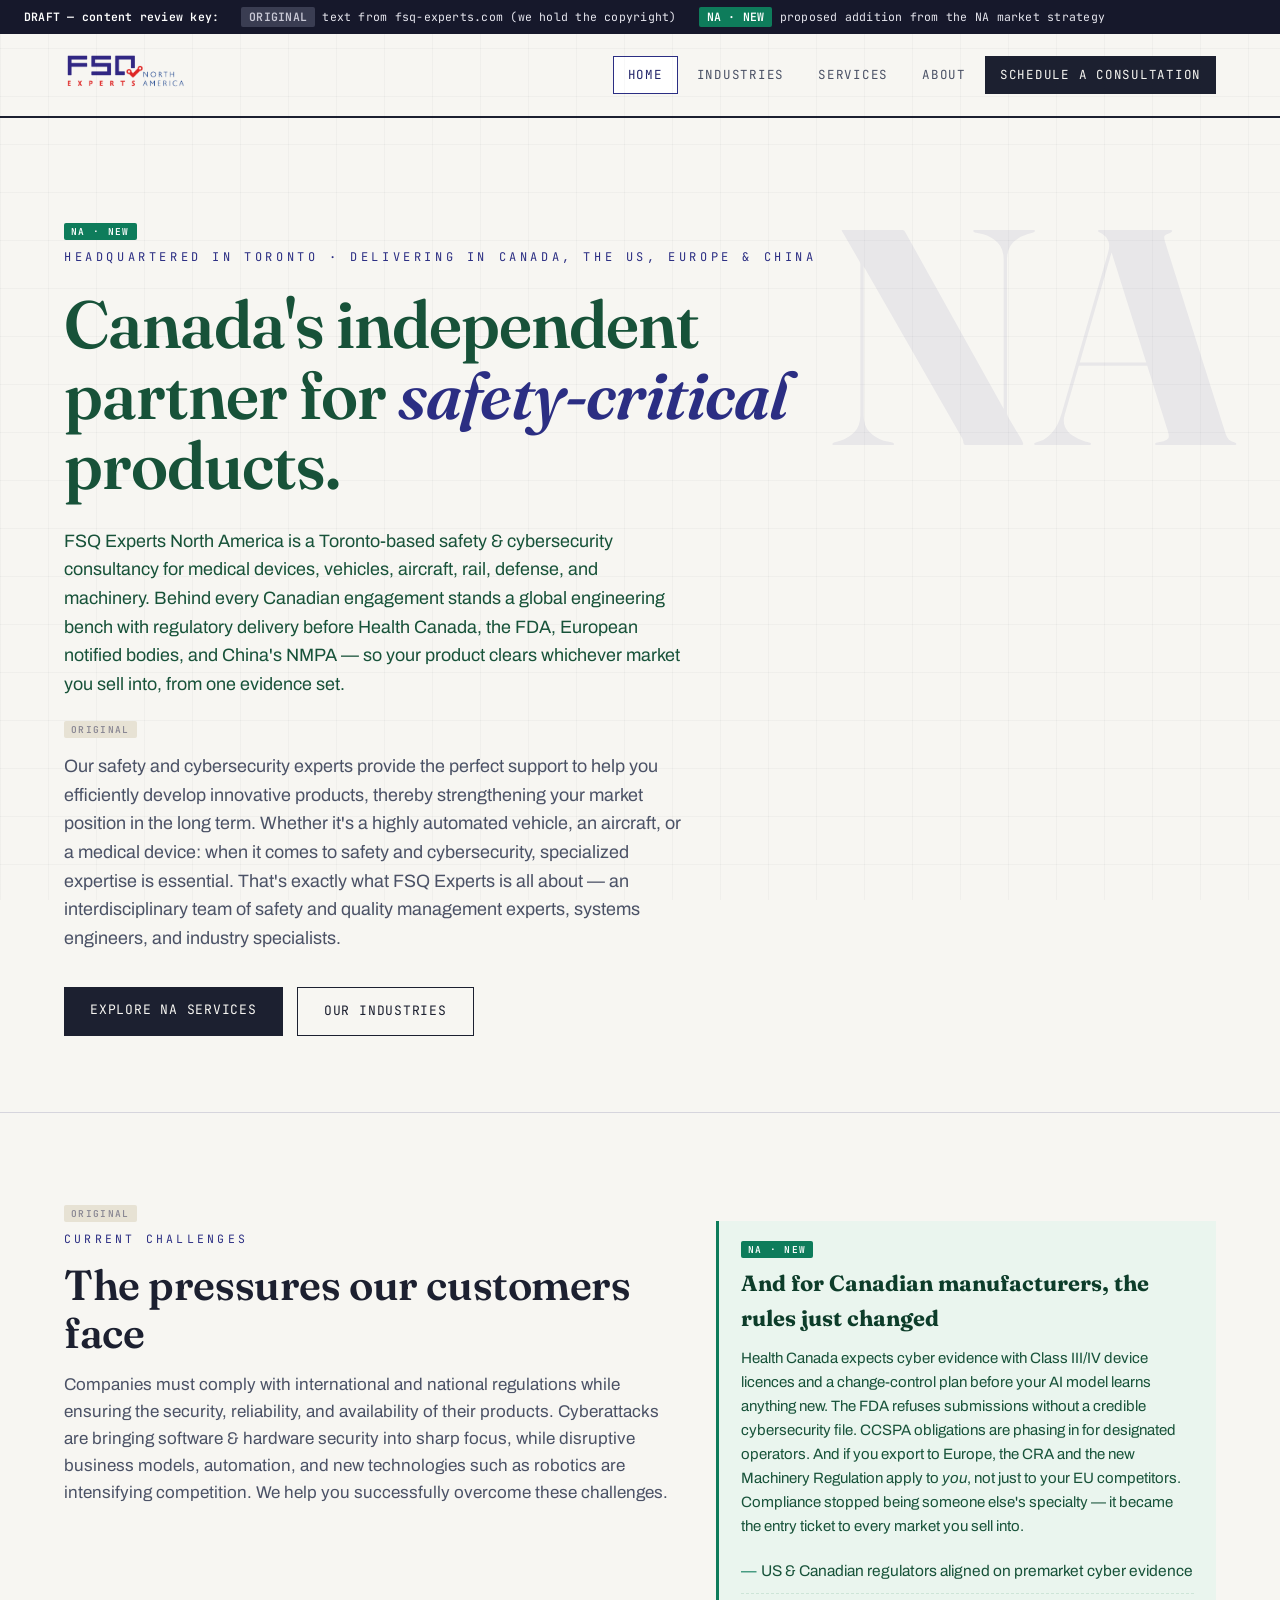
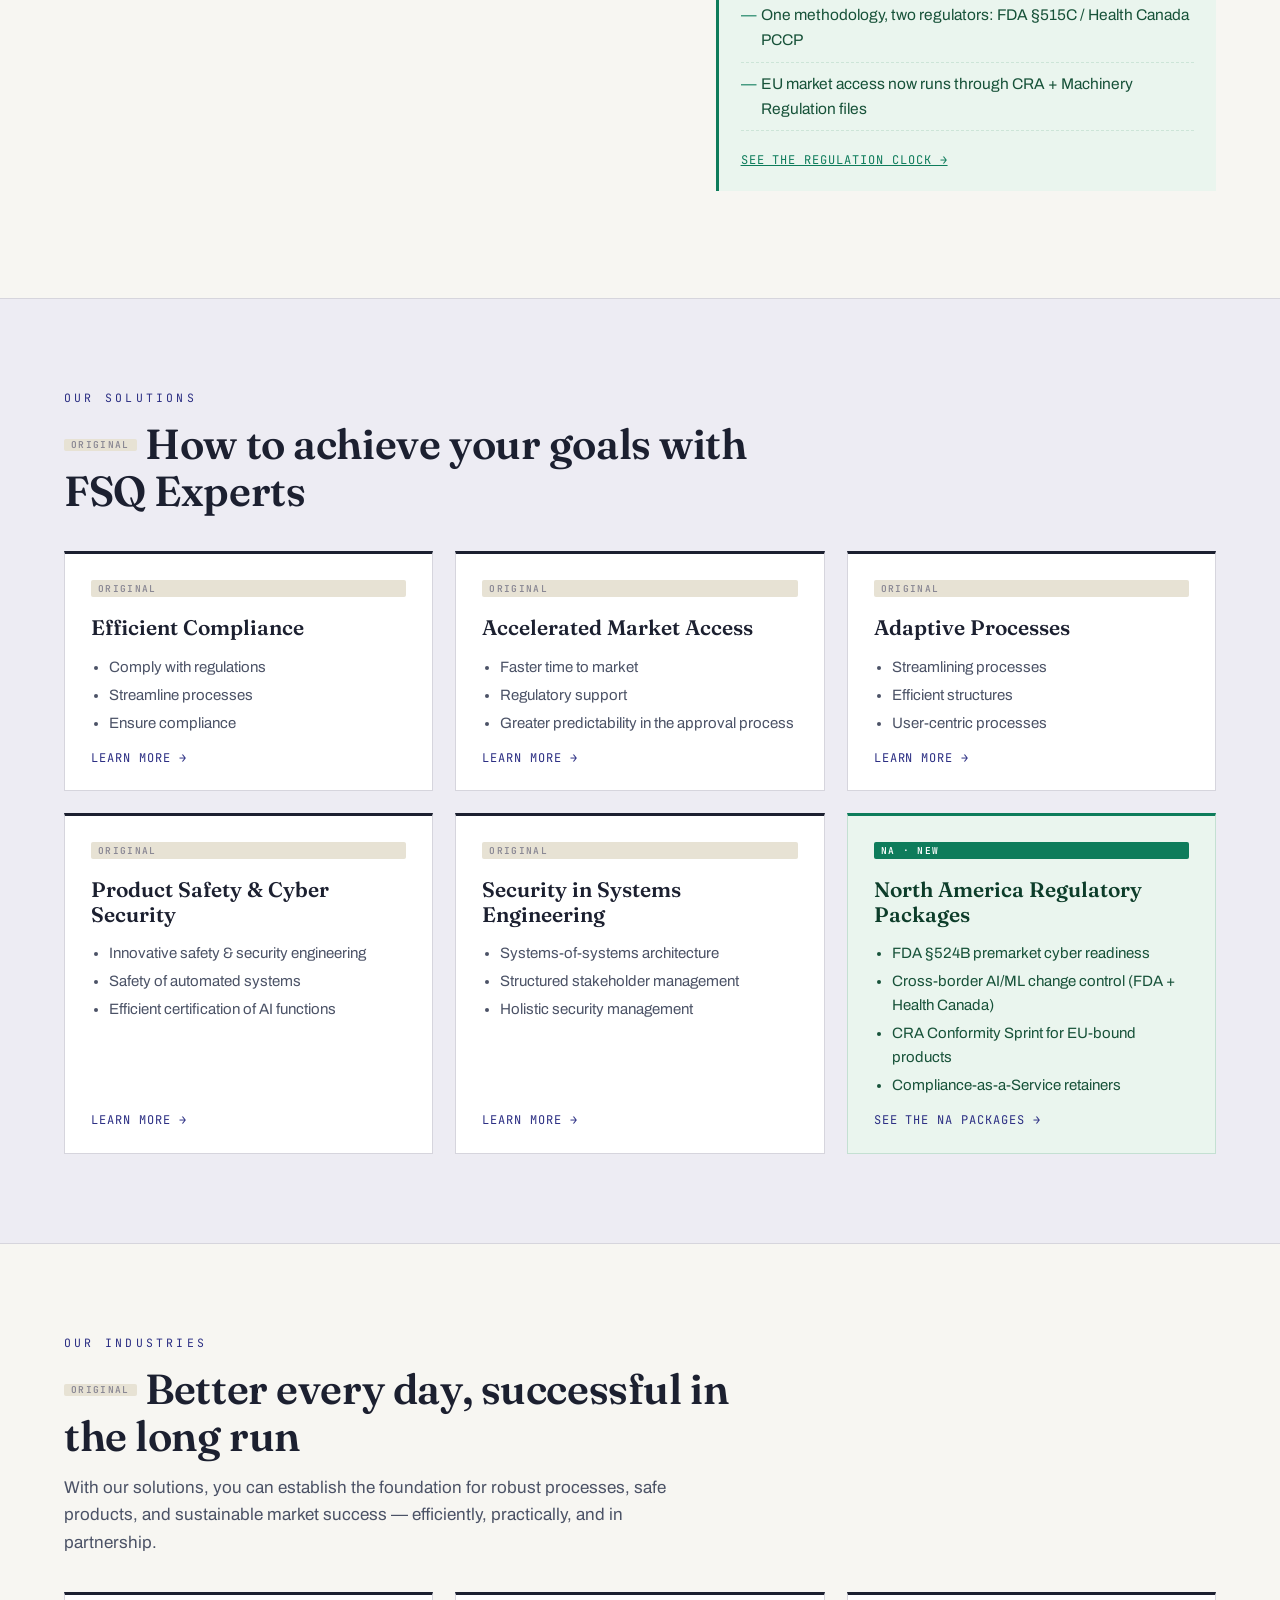
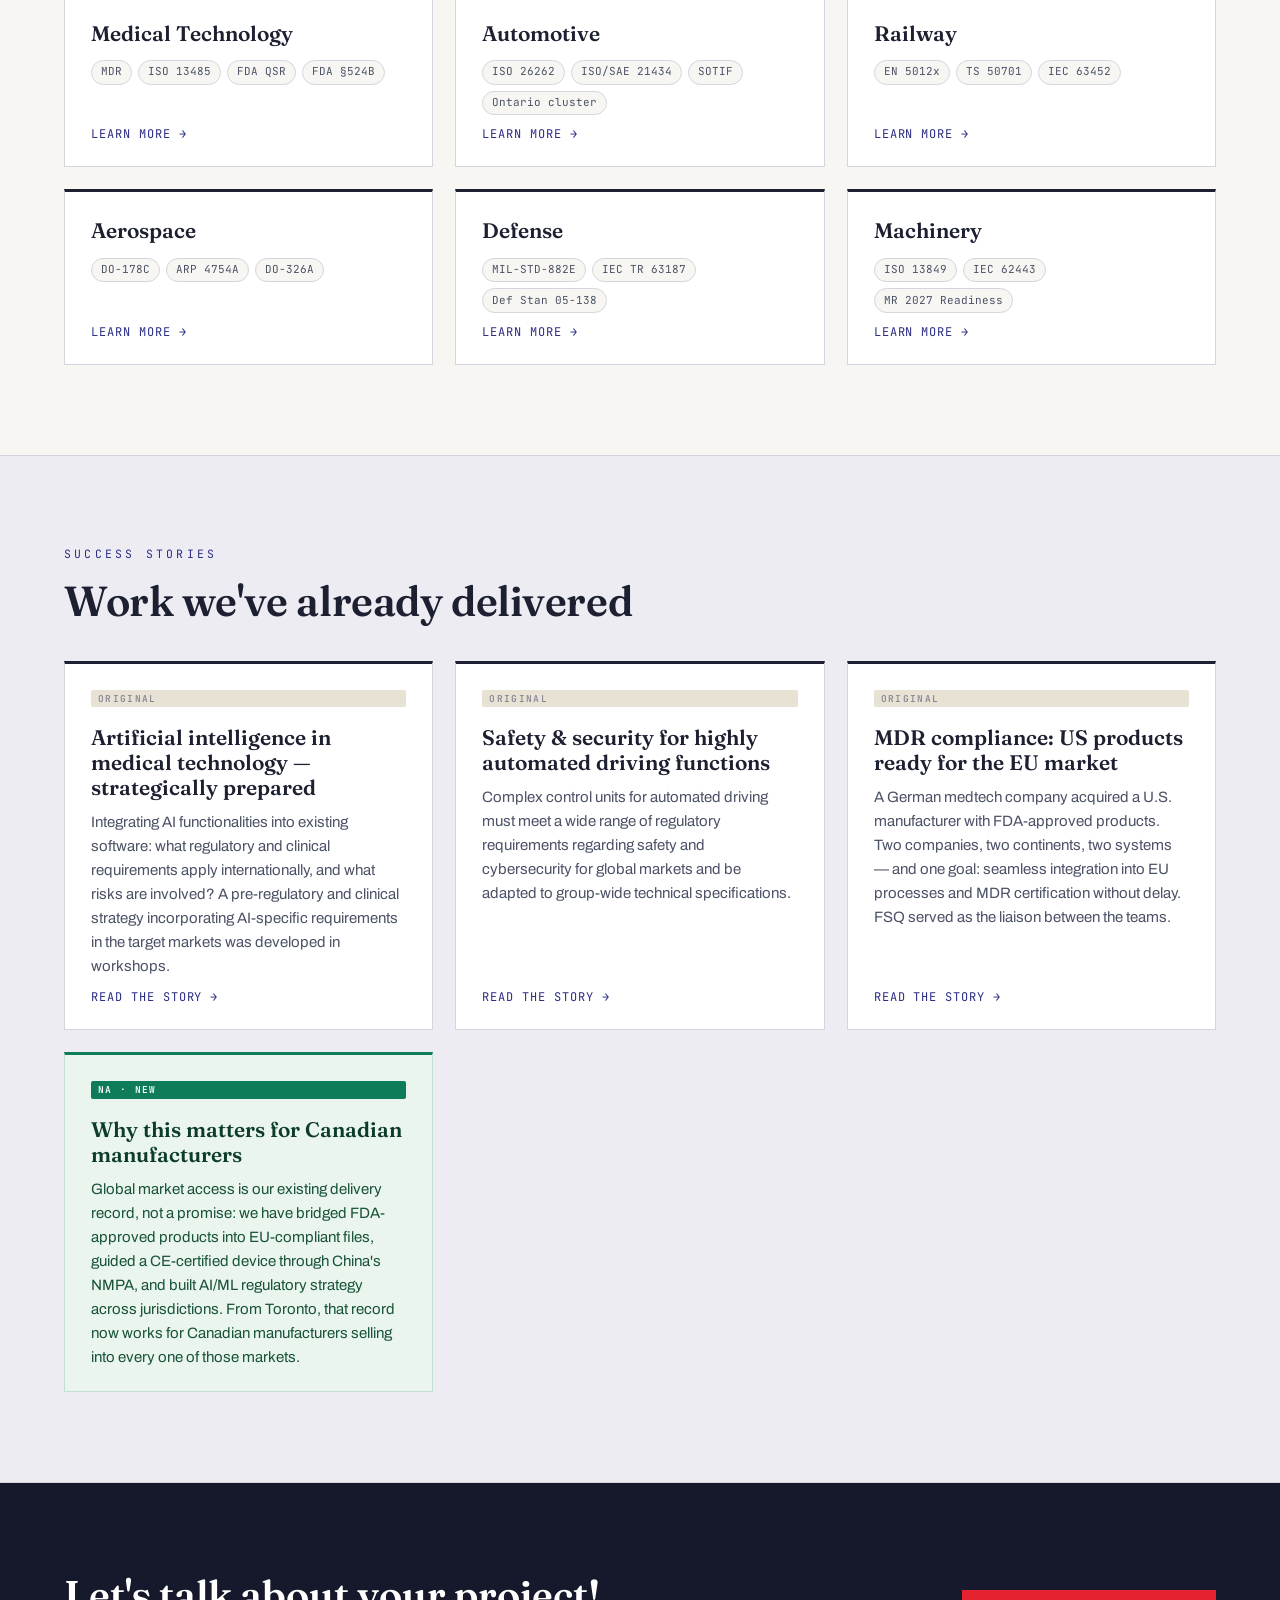
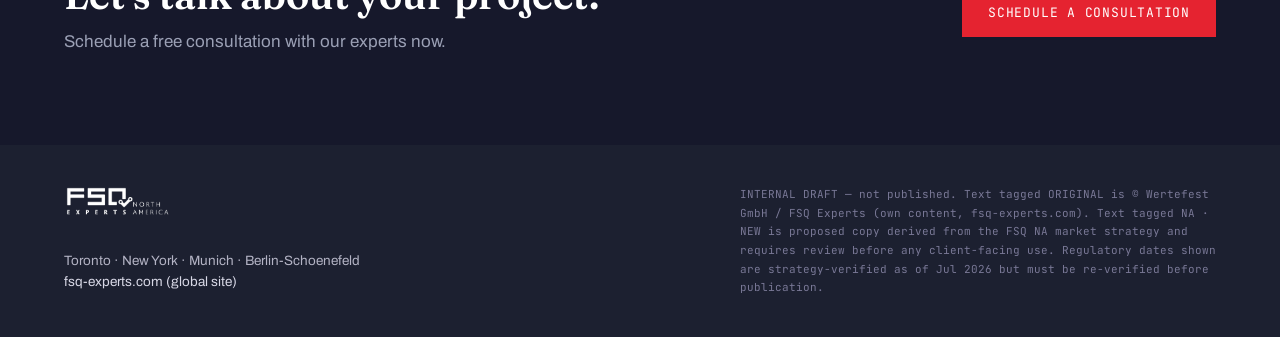
==== index.html @ 9b1a8325 "FSQ NA website draft — static pages for review Co-Authored-By: Claude Fable 5 <noreply@anthropic.com" ====
<!DOCTYPE html>
<html lang="en">
<head>
<meta charset="utf-8">
<meta name="robots" content="noindex, nofollow">
<meta name="viewport" content="width=device-width, initial-scale=1">
<title>FSQ Experts North America — Product Safety &amp; Cybersecurity Compliance</title>
<link rel="preconnect" href="https://fonts.googleapis.com">
<link href="https://fonts.googleapis.com/css2?family=Fraunces:ital,wght@0,400;0,600;0,700;1,600&family=Archivo:wght@400;500;600&family=JetBrains+Mono:wght@400;500;700&display=swap" rel="stylesheet">
<link rel="stylesheet" href="assets/style.css">
</head>
<body>

<!-- ======= review legend (draft instrument — remove before publishing) ======= -->
<div class="legend">
  <strong>DRAFT — content review key:</strong>
  <span><span class="chip-orig">ORIGINAL</span> text from fsq-experts.com (we hold the copyright)</span>
  <span><span class="chip-new">NA · NEW</span> proposed addition from the NA market strategy</span>
</div>

<header class="site">
  <div class="nav-row">
    <a class="brand" href="index.html"><img src="assets/logo-wide.png" alt="FSQ Experts North America"></a>
    <nav class="main">
      <a href="index.html" class="active">Home</a>
      <a href="industries.html">Industries</a>
      <a href="services.html">Services</a>
      <a href="about.html">About</a>
      <a href="about.html#contact" class="cta">Schedule a consultation</a>
    </nav>
  </div>
</header>

<main>

<!-- ================= HERO ================= -->
<section class="hero">
  <div class="hero-inner">
    <div class="ghost-mark">NA</div>
    <div class="new-na" style="background:none;border:none;padding:0;margin:0;">
      <span class="tag t-new">NA · NEW</span>
      <div class="kicker">Headquartered in Toronto · Delivering in Canada, the US, Europe &amp; China</div>
      <h1>Canada's independent partner for <em>safety-critical</em> products.</h1>
      <p class="lede" style="color:var(--new-ink);">
        FSQ Experts North America is a Toronto-based safety &amp; cybersecurity consultancy for medical devices,
        vehicles, aircraft, rail, defense, and machinery. Behind every Canadian engagement stands a global
        engineering bench with regulatory delivery before Health Canada, the FDA, European notified bodies, and
        China's NMPA — so your product clears whichever market you sell into, from one evidence set.
      </p>
    </div>
    <div class="orig" style="margin-top:20px;">
      <span class="tag t-orig">ORIGINAL</span>
      <p class="lede" style="margin-top:6px;">
        Our safety and cybersecurity experts provide the perfect support to help you efficiently develop innovative
        products, thereby strengthening your market position in the long term. Whether it's a highly automated vehicle,
        an aircraft, or a medical device: when it comes to safety and cybersecurity, specialized expertise is essential.
        That's exactly what FSQ Experts is all about — an interdisciplinary team of safety and quality management
        experts, systems engineers, and industry specialists.
      </p>
    </div>
    <div class="actions">
      <a class="btn primary" href="services.html">Explore NA services</a>
      <a class="btn ghost" href="industries.html">Our industries</a>
    </div>
  </div>
</section>

<!-- ================= CHALLENGES ================= -->
<section class="band">
  <div class="band-inner two-col">
    <div class="orig">
      <span class="tag t-orig">ORIGINAL</span>
      <div class="sec-kicker">Current challenges</div>
      <h2 class="sec-title">The pressures our customers face</h2>
      <p class="sec-lede">
        Companies must comply with international and national regulations while ensuring the security, reliability,
        and availability of their products. Cyberattacks are bringing software &amp; hardware security into sharp
        focus, while disruptive business models, automation, and new technologies such as robotics are intensifying
        competition. We help you successfully overcome these challenges.
      </p>
    </div>
    <div class="new-na">
      <span class="tag t-new">NA · NEW</span>
      <h3 style="font-family:var(--serif);font-size:22px;margin-bottom:10px;">And for Canadian manufacturers, the rules just changed</h3>
      <p style="font-size:15px;">
        Health Canada expects cyber evidence with Class III/IV device licences and a change-control plan before
        your AI model learns anything new. The FDA refuses submissions without a credible cybersecurity file.
        CCSPA obligations are phasing in for designated operators. And if you export to Europe, the CRA and the
        new Machinery Regulation apply to <em>you</em>, not just to your EU competitors. Compliance stopped being
        someone else's specialty — it became the entry ticket to every market you sell into.
      </p>
      <ul class="fact-list" style="margin-top:12px;">
        <li>US &amp; Canadian regulators aligned on premarket cyber evidence</li>
        <li>One methodology, two regulators: FDA §515C / Health Canada PCCP</li>
        <li>EU market access now runs through CRA + Machinery Regulation files</li>
      </ul>
      <p style="margin-top:14px;"><a class="more" href="services.html#reg-clock" style="font-family:var(--mono);font-size:12px;letter-spacing:0.08em;text-transform:uppercase;color:var(--new-tag);">See the regulation clock →</a></p>
    </div>
  </div>
</section>

<!-- ================= SOLUTIONS ================= -->
<section class="band deep">
  <div class="band-inner">
    <div class="sec-kicker">Our solutions</div>
    <h2 class="sec-title orig"><span class="tag t-orig">ORIGINAL</span> How to achieve your goals with FSQ Experts</h2>
    <div class="grid cols-3">
      <div class="card orig">
        <span class="tag t-orig">ORIGINAL</span>
        <h3>Efficient Compliance</h3>
        <ul><li>Comply with regulations</li><li>Streamline processes</li><li>Ensure compliance</li></ul>
        <a class="more" href="services.html#efficient-compliance">Learn more →</a>
      </div>
      <div class="card orig">
        <span class="tag t-orig">ORIGINAL</span>
        <h3>Accelerated Market Access</h3>
        <ul><li>Faster time to market</li><li>Regulatory support</li><li>Greater predictability in the approval process</li></ul>
        <a class="more" href="services.html#market-access">Learn more →</a>
      </div>
      <div class="card orig">
        <span class="tag t-orig">ORIGINAL</span>
        <h3>Adaptive Processes</h3>
        <ul><li>Streamlining processes</li><li>Efficient structures</li><li>User-centric processes</li></ul>
        <a class="more" href="services.html#adaptive-processes">Learn more →</a>
      </div>
      <div class="card orig">
        <span class="tag t-orig">ORIGINAL</span>
        <h3>Product Safety &amp; Cyber Security</h3>
        <ul><li>Innovative safety &amp; security engineering</li><li>Safety of automated systems</li><li>Efficient certification of AI functions</li></ul>
        <a class="more" href="services.html#product-safety">Learn more →</a>
      </div>
      <div class="card orig">
        <span class="tag t-orig">ORIGINAL</span>
        <h3>Security in Systems Engineering</h3>
        <ul><li>Systems-of-systems architecture</li><li>Structured stakeholder management</li><li>Holistic security management</li></ul>
        <a class="more" href="services.html#systems-engineering">Learn more →</a>
      </div>
      <div class="card na-card">
        <span class="tag t-new">NA · NEW</span>
        <h3>North America Regulatory Packages</h3>
        <ul>
          <li>FDA §524B premarket cyber readiness</li>
          <li>Cross-border AI/ML change control (FDA + Health Canada)</li>
          <li>CRA Conformity Sprint for EU-bound products</li>
          <li>Compliance-as-a-Service retainers</li>
        </ul>
        <a class="more" href="services.html#na-packages">See the NA packages →</a>
      </div>
    </div>
  </div>
</section>

<!-- ================= INDUSTRIES TEASER ================= -->
<section class="band">
  <div class="band-inner">
    <div class="sec-kicker">Our industries</div>
    <h2 class="sec-title orig"><span class="tag t-orig">ORIGINAL</span> Better every day, successful in the long run</h2>
    <p class="sec-lede orig">
      With our solutions, you can establish the foundation for robust processes, safe products, and sustainable
      market success — efficiently, practically, and in partnership.
    </p>
    <div class="grid cols-3">
      <div class="card orig">
        <h3>Medical Technology</h3>
        <div class="chips"><span class="chip">MDR</span><span class="chip">ISO 13485</span><span class="chip">FDA QSR</span><span class="chip new-inline">FDA §524B</span></div>
        <a class="more" href="industries.html#medical">Learn more →</a>
      </div>
      <div class="card orig">
        <h3>Automotive</h3>
        <div class="chips"><span class="chip">ISO 26262</span><span class="chip">ISO/SAE 21434</span><span class="chip">SOTIF</span><span class="chip new-inline">Ontario cluster</span></div>
        <a class="more" href="industries.html#automotive">Learn more →</a>
      </div>
      <div class="card orig">
        <h3>Railway</h3>
        <div class="chips"><span class="chip">EN 5012x</span><span class="chip">TS 50701</span><span class="chip new-inline">IEC 63452</span></div>
        <a class="more" href="industries.html#railway">Learn more →</a>
      </div>
      <div class="card orig">
        <h3>Aerospace</h3>
        <div class="chips"><span class="chip">DO-178C</span><span class="chip">ARP 4754A</span><span class="chip new-inline">DO-326A</span></div>
        <a class="more" href="industries.html#aerospace">Learn more →</a>
      </div>
      <div class="card orig">
        <h3>Defense</h3>
        <div class="chips"><span class="chip">MIL-STD-882E</span><span class="chip">IEC TR 63187</span><span class="chip new-inline">Def Stan 05-138</span></div>
        <a class="more" href="industries.html#defense">Learn more →</a>
      </div>
      <div class="card orig">
        <h3>Machinery</h3>
        <div class="chips"><span class="chip">ISO 13849</span><span class="chip">IEC 62443</span><span class="chip new-inline">MR 2027 Readiness</span></div>
        <a class="more" href="industries.html#machinery">Learn more →</a>
      </div>
    </div>
  </div>
</section>

<!-- ================= SUCCESS STORIES ================= -->
<section class="band deep">
  <div class="band-inner">
    <div class="sec-kicker">Success stories</div>
    <h2 class="sec-title">Work we've already delivered</h2>
    <div class="grid cols-2">
      <div class="card orig">
        <span class="tag t-orig">ORIGINAL</span>
        <h3>Artificial intelligence in medical technology — strategically prepared</h3>
        <p>Integrating AI functionalities into existing software: what regulatory and clinical requirements apply
        internationally, and what risks are involved? A pre-regulatory and clinical strategy incorporating
        AI-specific requirements in the target markets was developed in workshops.</p>
        <a class="more" href="industries.html#medical">Read the story →</a>
      </div>
      <div class="card orig">
        <span class="tag t-orig">ORIGINAL</span>
        <h3>Safety &amp; security for highly automated driving functions</h3>
        <p>Complex control units for automated driving must meet a wide range of regulatory requirements regarding
        safety and cybersecurity for global markets and be adapted to group-wide technical specifications.</p>
        <a class="more" href="industries.html#automotive">Read the story →</a>
      </div>
      <div class="card orig">
        <span class="tag t-orig">ORIGINAL</span>
        <h3>MDR compliance: US products ready for the EU market</h3>
        <p>A German medtech company acquired a U.S. manufacturer with FDA-approved products. Two companies, two
        continents, two systems — and one goal: seamless integration into EU processes and MDR certification
        without delay. FSQ served as the liaison between the teams.</p>
        <a class="more" href="industries.html#medical">Read the story →</a>
      </div>
      <div class="card na-card">
        <span class="tag t-new">NA · NEW</span>
        <h3>Why this matters for Canadian manufacturers</h3>
        <p>Global market access is our existing delivery record, not a promise: we have bridged FDA-approved
        products into EU-compliant files, guided a CE-certified device through China's NMPA, and built AI/ML
        regulatory strategy across jurisdictions. From Toronto, that record now works for Canadian
        manufacturers selling into every one of those markets.</p>
      </div>
    </div>
  </div>
</section>

<!-- ================= CTA ================= -->
<section class="cta-band">
  <div class="band-inner">
    <div>
      <h2 class="orig">Let's talk about your project!</h2>
      <p class="orig">Schedule a free consultation with our experts now.</p>
    </div>
    <a class="btn primary" href="about.html#contact">Schedule a consultation</a>
  </div>
</section>

</main>

<footer class="site">
  <div class="band-inner">
    <div>
      <img class="foot-logo" src="assets/logo-wide-white.png" alt="FSQ Experts North America">
      <p style="margin-top:8px;">Toronto · New York · Munich · Berlin-Schoenefeld</p>
      <p><a href="https://www.fsq-experts.com/en/home-en/">fsq-experts.com (global site)</a></p>
    </div>
    <div class="foot-note">
      INTERNAL DRAFT — not published. Text tagged ORIGINAL is © Wertefest GmbH / FSQ Experts (own content,
      fsq-experts.com). Text tagged NA · NEW is proposed copy derived from the FSQ NA market strategy and
      requires review before any client-facing use. Regulatory dates shown are strategy-verified as of Jul 2026
      but must be re-verified before publication.
    </div>
  </div>
</footer>

</body>
</html>
---- assets/style.css ----
/* ============================================================
   FSQ Experts North America — working draft stylesheet
   Design: editorial-technical. Fraunces (display) / Archivo (body)
   / JetBrains Mono (standards chips & tags).
   COLOR CONVENTION (load-bearing for review):
     - ORIGINAL text (verbatim or lightly adapted from fsq-experts.com,
       copyright holder: Wertefest GmbH / FSQ) → ink, grey "ORIGINAL" tag
     - NA · NEW text (proposed additions from the NA market strategy)
       → green "insertion" block (tracked-changes convention), "NA · NEW" tag
   Brand palette sampled from the FSQ NA logo: navy #2b2e83, red #e52330.
   ============================================================ */

:root {
  --paper: #f7f6f2;
  --paper-deep: #edecf3;
  --ink: #1c2030;
  --ink-soft: #4b5266;
  --line: #d6d5dd;
  --accent: #2b2e83;          /* FSQ brand navy — UI accent */
  --accent-ink: #22246a;
  --brand-red: #e52330;       /* FSQ brand red — sparing use (CTAs, rules) */
  --new-bg: #eaf5ee;          /* NA-new block background (insertion green) */
  --new-border: #0e7c5b;      /* NA-new left rule */
  --new-ink: #175239;         /* NA-new text tone */
  --new-tag: #0e7c5b;
  --orig-tag: #8a8894;
  --dark: #16182b;
  --dark-ink: #e6e6ee;
  --mono: "JetBrains Mono", ui-monospace, "Cascadia Mono", Consolas, monospace;
  --serif: "Fraunces", Georgia, "Times New Roman", serif;
  --sans: "Archivo", "Segoe UI", Arial, sans-serif;
}

* { box-sizing: border-box; margin: 0; padding: 0; }

html { scroll-behavior: smooth; }

body {
  font-family: var(--sans);
  background: var(--paper);
  color: var(--ink);
  line-height: 1.6;
  font-size: 17px;
  -webkit-font-smoothing: antialiased;
}

/* ---------- texture: faint grid, like drafting paper ---------- */
body::before {
  content: "";
  position: fixed;
  inset: 0;
  pointer-events: none;
  background-image:
    linear-gradient(to right, rgba(28, 32, 48, 0.03) 1px, transparent 1px),
    linear-gradient(to bottom, rgba(28, 32, 48, 0.03) 1px, transparent 1px);
  background-size: 48px 48px;
  z-index: 0;
}

main { position: relative; z-index: 1; }

/* ============ legend banner (persistent, review instrument) ============ */
.legend {
  position: sticky;
  top: 0;
  z-index: 50;
  background: var(--dark);
  color: var(--dark-ink);
  font-family: var(--mono);
  font-size: 11.5px;
  letter-spacing: 0.02em;
  padding: 7px 24px;
  display: flex;
  gap: 22px;
  align-items: center;
  flex-wrap: wrap;
}
.legend strong { color: #fff; font-weight: 600; }
.legend .chip-orig,
.legend .chip-new {
  display: inline-block;
  padding: 1px 8px;
  border-radius: 2px;
  font-weight: 600;
}
.legend .chip-orig { background: #3a3d52; color: #c9c9d6; }
.legend .chip-new  { background: var(--new-border); color: #fff; }

/* ================= header / nav ================= */
header.site {
  background: var(--paper);
  border-bottom: 2px solid var(--ink);
  padding: 0 clamp(20px, 5vw, 64px);
}
.nav-row {
  display: flex;
  align-items: center;
  justify-content: space-between;
  gap: 24px;
  max-width: 1240px;
  margin: 0 auto;
  padding: 18px 0;
}
.brand {
  font-family: var(--serif);
  font-weight: 700;
  font-size: 22px;
  text-decoration: none;
  color: var(--ink);
  line-height: 1.1;
}
.brand .na {
  display: block;
  font-family: var(--mono);
  font-weight: 500;
  font-size: 10.5px;
  letter-spacing: 0.28em;
  color: var(--accent);
  text-transform: uppercase;
  margin-top: 3px;
}
nav.main { display: flex; gap: 4px; flex-wrap: wrap; }
nav.main a {
  font-family: var(--mono);
  font-size: 12.5px;
  letter-spacing: 0.06em;
  text-transform: uppercase;
  color: var(--ink-soft);
  text-decoration: none;
  padding: 8px 14px;
  border: 1px solid transparent;
  transition: all 0.15s ease;
}
nav.main a:hover { color: var(--accent); border-color: var(--line); background: #fff; }
nav.main a.active { color: var(--accent-ink); border: 1px solid var(--accent); background: #fff; }
nav.main a.cta {
  background: var(--ink);
  color: var(--paper);
  border-color: var(--ink);
}
nav.main a.cta:hover { background: var(--accent); border-color: var(--accent); color: #fff; }

/* ================= provenance tagging ================= */
.orig, .new-na { position: relative; }

.tag {
  font-family: var(--mono);
  font-size: 9.5px;
  font-weight: 600;
  letter-spacing: 0.14em;
  text-transform: uppercase;
  display: inline-block;
  padding: 1px 7px;
  border-radius: 2px;
  vertical-align: middle;
  margin-bottom: 8px;
}
.tag.t-orig { background: #e7e2d4; color: var(--orig-tag); }
.tag.t-new  { background: var(--new-border); color: #fff; }

/* original content: normal ink */
.orig { color: var(--ink); }

/* NA-new content blocks: amber field + orange rule */
.new-na {
  background: var(--new-bg);
  border-left: 3px solid var(--new-border);
  color: var(--new-ink);
  padding: 18px 22px;
  margin: 18px 0;
}
.new-na h3, .new-na h4, .new-na strong { color: #0d3d2a; }
.new-na .chips .chip { border-color: #bfe0cf; background: #fff; color: var(--new-tag); }

/* inline NA-new phrase inside an original paragraph */
.new-inline {
  color: var(--new-ink);
  background: var(--new-bg);
  border-bottom: 2px solid var(--new-border);
  padding: 0 3px;
}

/* ================= hero ================= */
.hero {
  padding: clamp(48px, 8vw, 110px) clamp(20px, 5vw, 64px) clamp(40px, 6vw, 80px);
  border-bottom: 1px solid var(--line);
  position: relative;
  overflow: hidden;
}
.hero-inner { max-width: 1240px; margin: 0 auto; position: relative; }
.hero .kicker {
  font-family: var(--mono);
  font-size: 12px;
  letter-spacing: 0.3em;
  text-transform: uppercase;
  color: var(--accent);
  margin-bottom: 22px;
}
.hero h1 {
  font-family: var(--serif);
  font-weight: 600;
  font-size: clamp(34px, 5.2vw, 68px);
  line-height: 1.06;
  letter-spacing: -0.015em;
  max-width: 18ch;
}
.hero h1 em {
  font-style: italic;
  color: var(--accent);
}
.hero .lede {
  max-width: 62ch;
  margin-top: 26px;
  font-size: clamp(16px, 1.4vw, 19px);
  color: var(--ink-soft);
}
.hero .actions { margin-top: 34px; display: flex; gap: 14px; flex-wrap: wrap; }

.btn {
  font-family: var(--mono);
  font-size: 13px;
  letter-spacing: 0.06em;
  text-transform: uppercase;
  text-decoration: none;
  padding: 13px 26px;
  display: inline-block;
  transition: all 0.15s ease;
}
.btn.primary { background: var(--ink); color: var(--paper); }
.btn.primary:hover { background: var(--accent); color: #fff; }
.btn.ghost { border: 1px solid var(--ink); color: var(--ink); }
.btn.ghost:hover { border-color: var(--accent); color: var(--accent); }

/* big ghost number in hero corner */
.hero .ghost-mark {
  position: absolute;
  right: -20px;
  top: -40px;
  font-family: var(--serif);
  font-size: clamp(160px, 24vw, 340px);
  font-weight: 700;
  color: rgba(43, 46, 131, 0.07);
  line-height: 1;
  user-select: none;
  pointer-events: none;
}

/* ================= regulation clock strip ================= */
.reg-clock {
  background: var(--dark);
  color: var(--dark-ink);
  padding: 26px clamp(20px, 5vw, 64px);
  border-bottom: 2px solid var(--brand-red);
}
.reg-clock-inner {
  max-width: 1240px;
  margin: 0 auto;
}
.reg-clock .rc-title {
  font-family: var(--mono);
  font-size: 11px;
  letter-spacing: 0.3em;
  text-transform: uppercase;
  color: #8f93a8;
  margin-bottom: 16px;
}
.reg-clock .rc-title .tag { margin-left: 10px; margin-bottom: 0; }
.rc-grid {
  display: grid;
  grid-template-columns: repeat(auto-fit, minmax(210px, 1fr));
  gap: 1px;
  background: #2b2e4a;
  border: 1px solid #2b2e4a;
}
.rc-cell { background: var(--dark); padding: 16px 18px; }
.rc-cell .date {
  font-family: var(--mono);
  font-size: 17px;
  font-weight: 700;
  color: #ff8d95;
  display: block;
}
.rc-cell .what {
  font-size: 13.5px;
  color: #b6bac9;
  margin-top: 6px;
  line-height: 1.45;
  display: block;
}

/* ================= sections ================= */
section.band {
  padding: clamp(44px, 7vw, 90px) clamp(20px, 5vw, 64px);
  border-bottom: 1px solid var(--line);
}
section.band.deep { background: var(--paper-deep); }
.band-inner { max-width: 1240px; margin: 0 auto; }

.sec-kicker {
  font-family: var(--mono);
  font-size: 11.5px;
  letter-spacing: 0.28em;
  text-transform: uppercase;
  color: var(--accent);
  margin-bottom: 14px;
}
h2.sec-title {
  font-family: var(--serif);
  font-weight: 600;
  font-size: clamp(26px, 3.4vw, 42px);
  line-height: 1.12;
  letter-spacing: -0.01em;
  max-width: 26ch;
  margin-bottom: 14px;
}
.sec-lede { max-width: 64ch; color: var(--ink-soft); margin-bottom: 8px; }

/* ================= cards ================= */
.grid { display: grid; gap: 22px; margin-top: 36px; }
.grid.cols-2 { grid-template-columns: repeat(auto-fit, minmax(320px, 1fr)); }
.grid.cols-3 { grid-template-columns: repeat(auto-fit, minmax(280px, 1fr)); }

.card {
  background: #fff;
  border: 1px solid var(--line);
  border-top: 3px solid var(--ink);
  padding: 26px 26px 22px;
  display: flex;
  flex-direction: column;
  gap: 10px;
  transition: transform 0.18s ease, box-shadow 0.18s ease;
}
.card:hover { transform: translateY(-3px); box-shadow: 0 10px 28px rgba(27,33,38,0.09); }
.card h3 {
  font-family: var(--serif);
  font-weight: 600;
  font-size: 21px;
  line-height: 1.2;
}
.card p { font-size: 15px; color: var(--ink-soft); }
.card.na-card {
  background: var(--new-bg);
  border: 1px solid #c4e0d2;
  border-top: 3px solid var(--new-border);
}
.card.na-card p { color: var(--new-ink); }
.card.na-card h3 { color: #0d3d2a; }

.card ul { padding-left: 18px; font-size: 15px; color: var(--ink-soft); }
.card.na-card ul { color: var(--new-ink); }
.card ul li { margin: 4px 0; }

.card .more {
  margin-top: auto;
  font-family: var(--mono);
  font-size: 12px;
  letter-spacing: 0.08em;
  text-transform: uppercase;
  color: var(--accent);
  text-decoration: none;
}
.card .more:hover { text-decoration: underline; }

/* standards chips */
.chips { display: flex; flex-wrap: wrap; gap: 6px; margin-top: 4px; }
.chip {
  font-family: var(--mono);
  font-size: 11px;
  padding: 2.5px 9px;
  border: 1px solid var(--line);
  border-radius: 999px;
  background: var(--paper);
  color: var(--ink-soft);
  white-space: nowrap;
}

/* ================= industry article blocks ================= */
article.industry {
  border: 1px solid var(--line);
  background: #fff;
  margin-top: 44px;
  scroll-margin-top: 70px;
}
article.industry .ind-head {
  display: flex;
  align-items: baseline;
  justify-content: space-between;
  gap: 18px;
  flex-wrap: wrap;
  padding: 26px 30px 18px;
  border-bottom: 1px solid var(--line);
  background: var(--paper-deep);
}
article.industry .ind-head h3 {
  font-family: var(--serif);
  font-size: clamp(24px, 2.6vw, 34px);
  font-weight: 600;
}
article.industry .ind-head .strap {
  font-family: var(--mono);
  font-size: 12px;
  letter-spacing: 0.12em;
  text-transform: uppercase;
  color: var(--accent);
}
article.industry .ind-body { padding: 26px 30px 30px; }
article.industry .ind-body > p { max-width: 72ch; }

.split { display: grid; grid-template-columns: 1fr 1fr; gap: 26px; margin-top: 22px; }
@media (max-width: 860px) { .split { grid-template-columns: 1fr; } }

.subhead {
  font-family: var(--mono);
  font-size: 12px;
  letter-spacing: 0.2em;
  text-transform: uppercase;
  color: var(--ink-soft);
  border-bottom: 1px solid var(--line);
  padding-bottom: 8px;
  margin-bottom: 14px;
}

.fact-list { list-style: none; }
.fact-list li {
  padding: 9px 0 9px 20px;
  position: relative;
  font-size: 15.5px;
  border-bottom: 1px dashed var(--line);
}
.fact-list li::before {
  content: "—";
  position: absolute;
  left: 0;
  color: var(--accent);
}
.new-na .fact-list li { border-bottom-color: #cde5d8; }
.new-na .fact-list li::before { color: var(--new-border); }

/* ================= dark CTA band ================= */
.cta-band {
  background: var(--dark);
  color: var(--dark-ink);
  padding: clamp(48px, 7vw, 90px) clamp(20px, 5vw, 64px);
}
.cta-band .band-inner { display: flex; align-items: center; justify-content: space-between; gap: 30px; flex-wrap: wrap; }
.cta-band h2 {
  font-family: var(--serif);
  font-weight: 600;
  font-size: clamp(26px, 3.4vw, 40px);
  color: #fff;
  max-width: 22ch;
  line-height: 1.15;
}
.cta-band p { color: #9ba0b5; max-width: 48ch; margin-top: 10px; }
.cta-band .btn.primary { background: var(--brand-red); color: #fff; }
.cta-band .btn.primary:hover { background: #ff5560; color: #fff; }

/* ================= footer ================= */
footer.site {
  background: var(--ink);
  color: #b3b3c4;
  padding: 40px clamp(20px, 5vw, 64px);
  font-size: 13.5px;
}
footer.site .band-inner {
  max-width: 1240px;
  margin: 0 auto;
  display: flex;
  justify-content: space-between;
  gap: 24px;
  flex-wrap: wrap;
}
footer.site a { color: #d8d8e6; text-decoration: none; }
footer.site a:hover { color: #fff; text-decoration: underline; }
footer.site .foot-brand { font-family: var(--serif); font-size: 18px; color: #fff; }
footer.site .foot-note {
  font-family: var(--mono);
  font-size: 11px;
  color: #797896;
  max-width: 68ch;
  line-height: 1.7;
}

/* ================= misc ================= */
.two-col { display: grid; grid-template-columns: 1.1fr 0.9fr; gap: 40px; align-items: start; }
@media (max-width: 900px) { .two-col { grid-template-columns: 1fr; } }

.stat-row { display: grid; grid-template-columns: repeat(auto-fit, minmax(150px, 1fr)); gap: 1px; background: var(--line); border: 1px solid var(--line); margin-top: 30px; }
.stat { background: #fff; padding: 20px; }
.stat .num { font-family: var(--serif); font-size: 30px; font-weight: 700; color: var(--accent-ink); display: block; }
.stat .lbl { font-family: var(--mono); font-size: 11px; letter-spacing: 0.1em; text-transform: uppercase; color: var(--ink-soft); }

.team-grid { display: grid; grid-template-columns: repeat(auto-fill, minmax(190px, 1fr)); gap: 14px; margin-top: 30px; }
.person { background: #fff; border: 1px solid var(--line); padding: 16px 16px 14px; }
.person .p-name { font-weight: 600; font-size: 15px; }
.person .p-role { font-family: var(--mono); font-size: 11px; color: var(--ink-soft); margin-top: 4px; line-height: 1.5; }
.person.na-person { background: var(--new-bg); border-color: #c4e0d2; }

/* page-load reveal */
@keyframes rise { from { opacity: 0; transform: translateY(14px); } to { opacity: 1; transform: none; } }
.hero .kicker { animation: rise 0.5s ease 0.05s backwards; }
.hero h1 { animation: rise 0.55s ease 0.12s backwards; }
.hero .lede { animation: rise 0.55s ease 0.22s backwards; }
.hero .actions { animation: rise 0.55s ease 0.32s backwards; }

@media (max-width: 700px) {
  .nav-row { flex-direction: column; align-items: flex-start; }
  .legend { font-size: 10px; gap: 10px; }
}


/* brand logo image in header */
.brand img { height: 46px; display: block; }
footer.site img.foot-logo { height: 40px; margin-bottom: 10px; }

/* standards wall: original chips neutral, new chips green */
.std-wall .row { display: flex; align-items: baseline; gap: 16px; padding: 14px 0; border-bottom: 1px dashed var(--line); flex-wrap: wrap; }
.std-wall .row .dom { font-family: var(--mono); font-size: 12px; letter-spacing: 0.14em; text-transform: uppercase; color: var(--ink-soft); flex: 0 0 190px; }
.chip.c-new { background: var(--new-bg); border-color: #bfe0cf; color: var(--new-tag); font-weight: 600; }
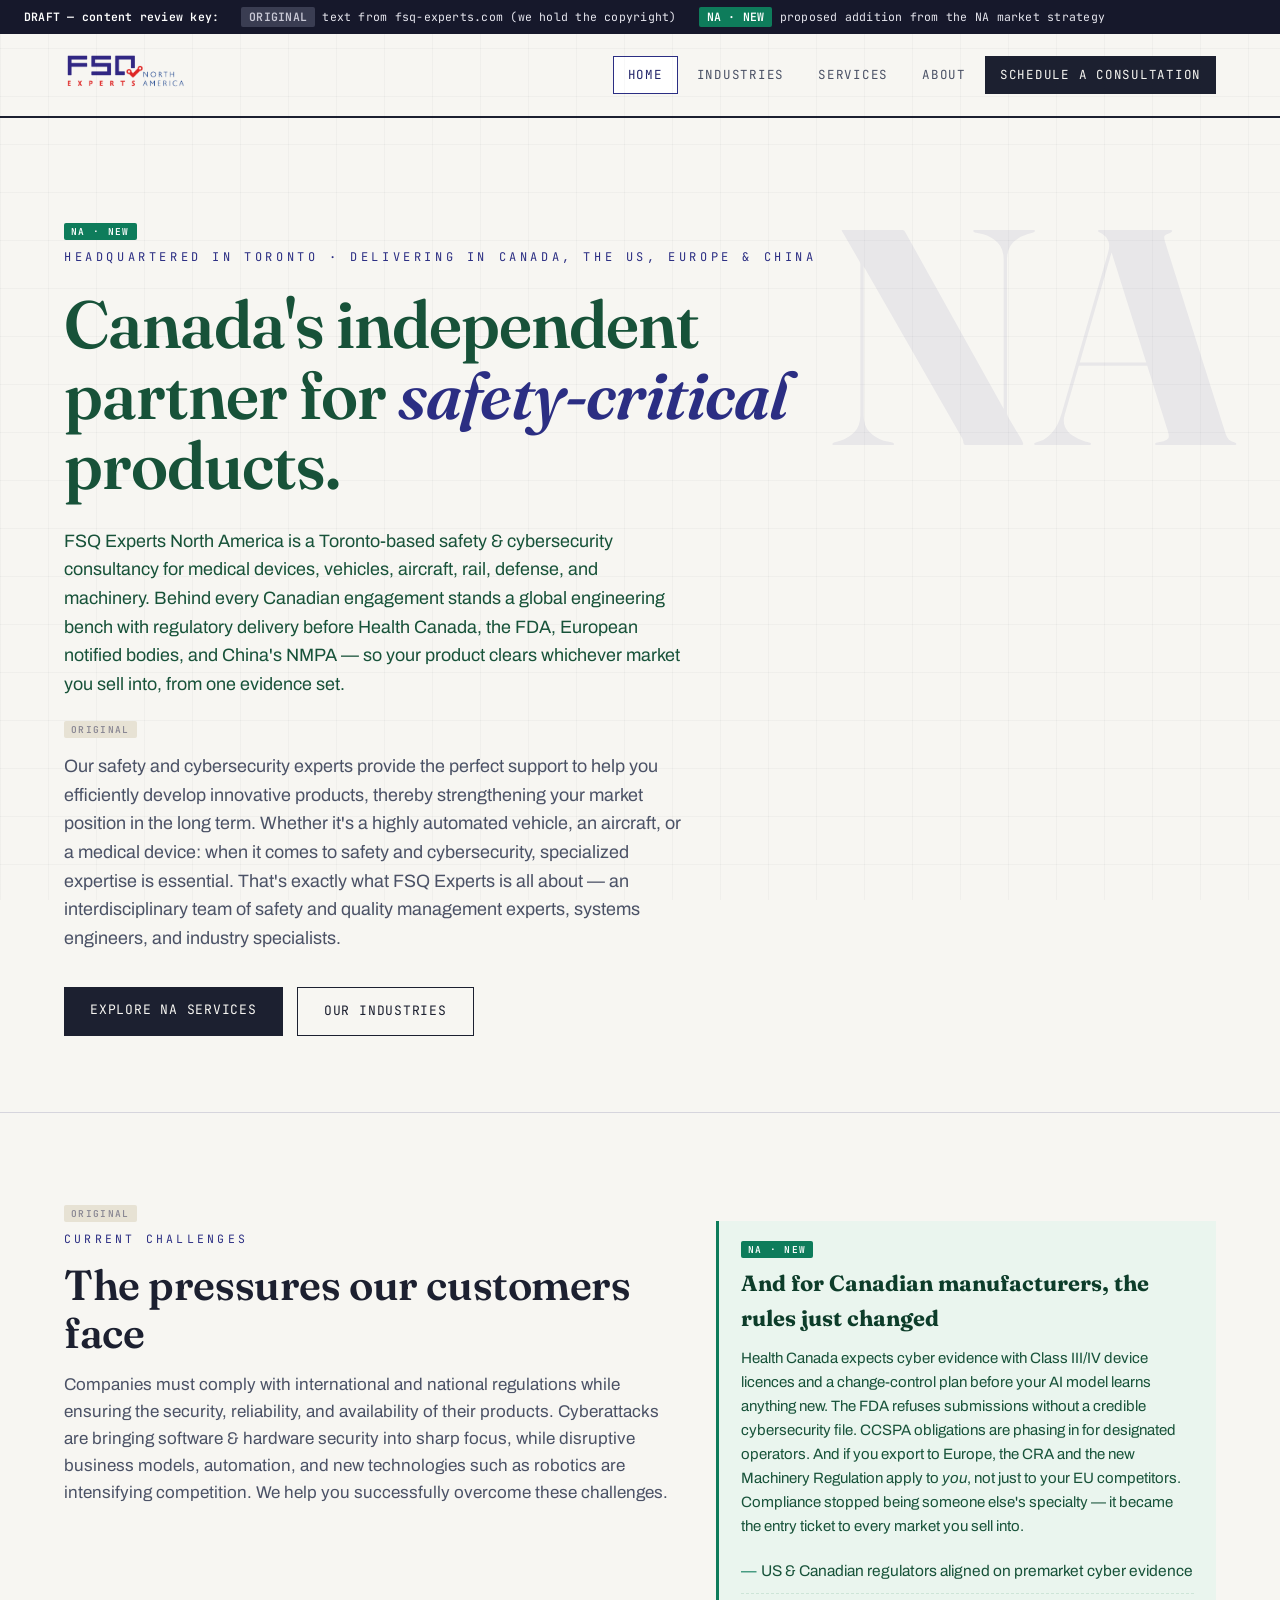
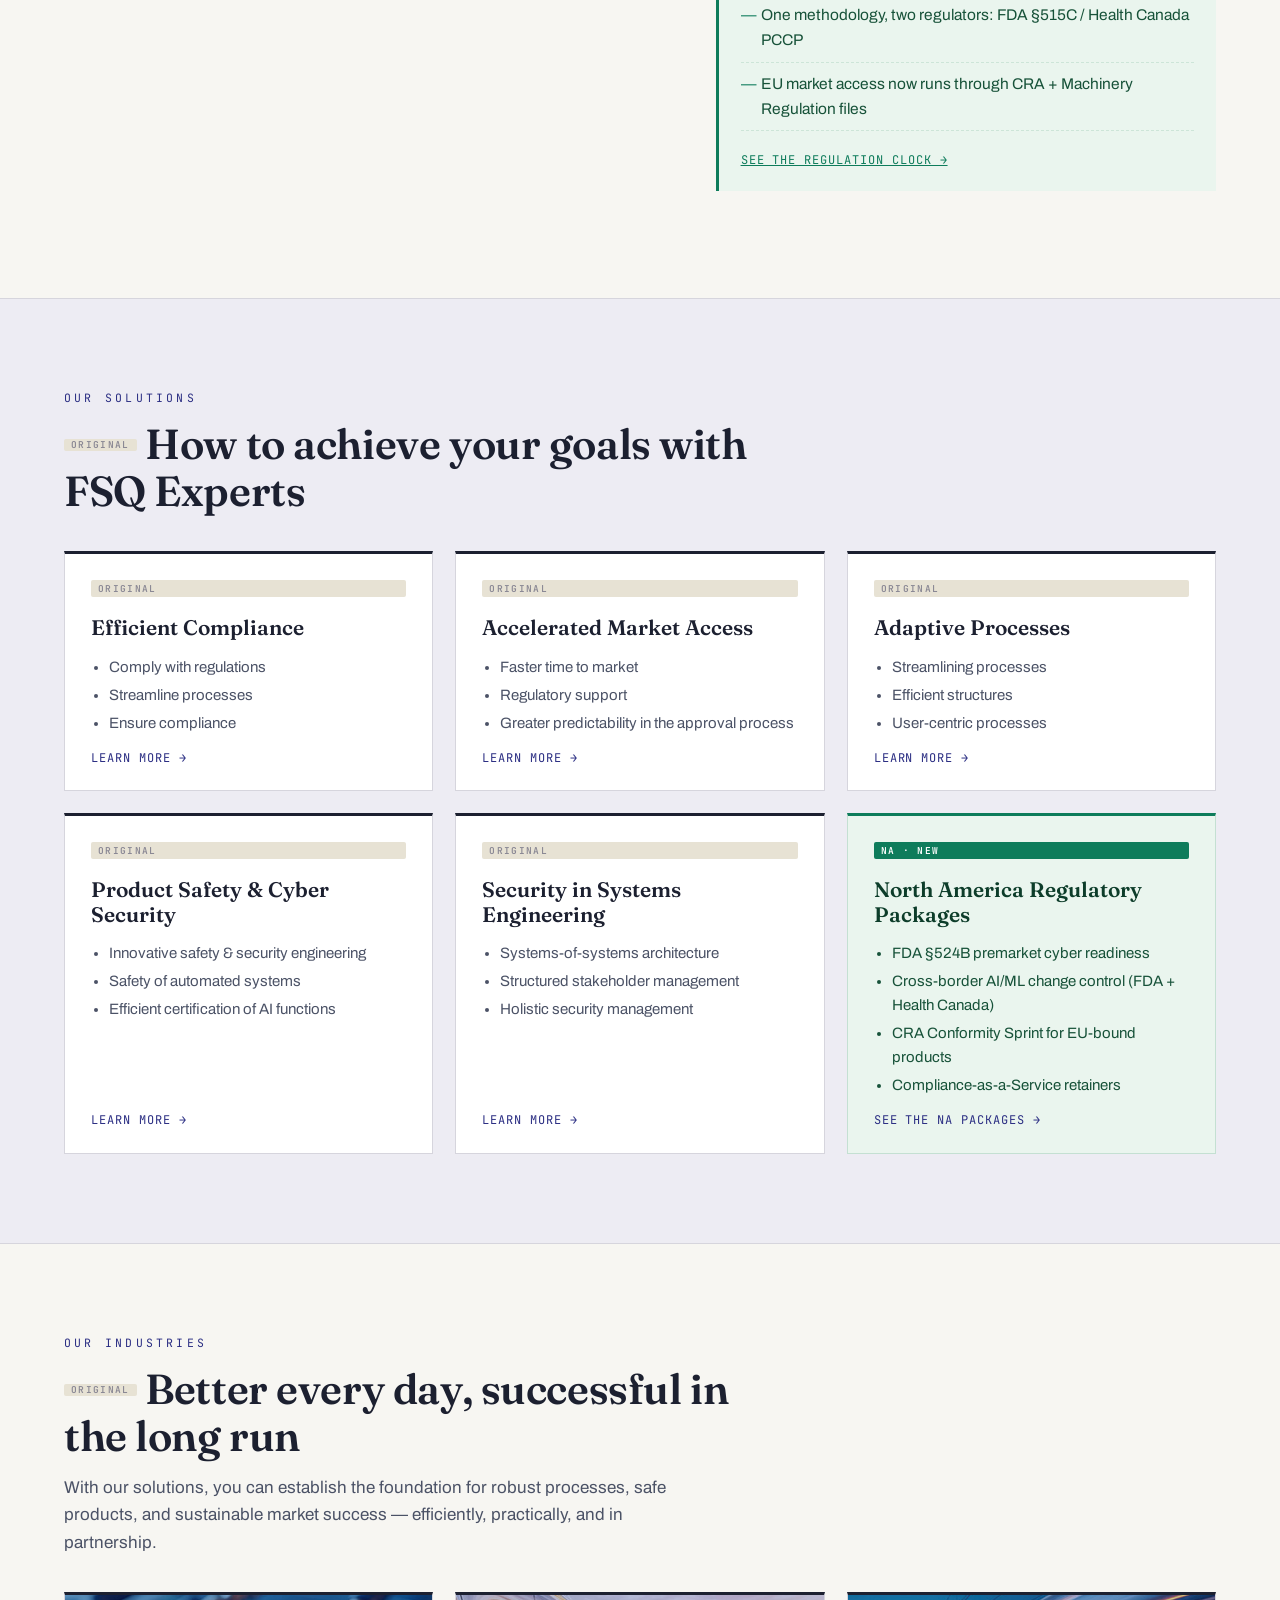
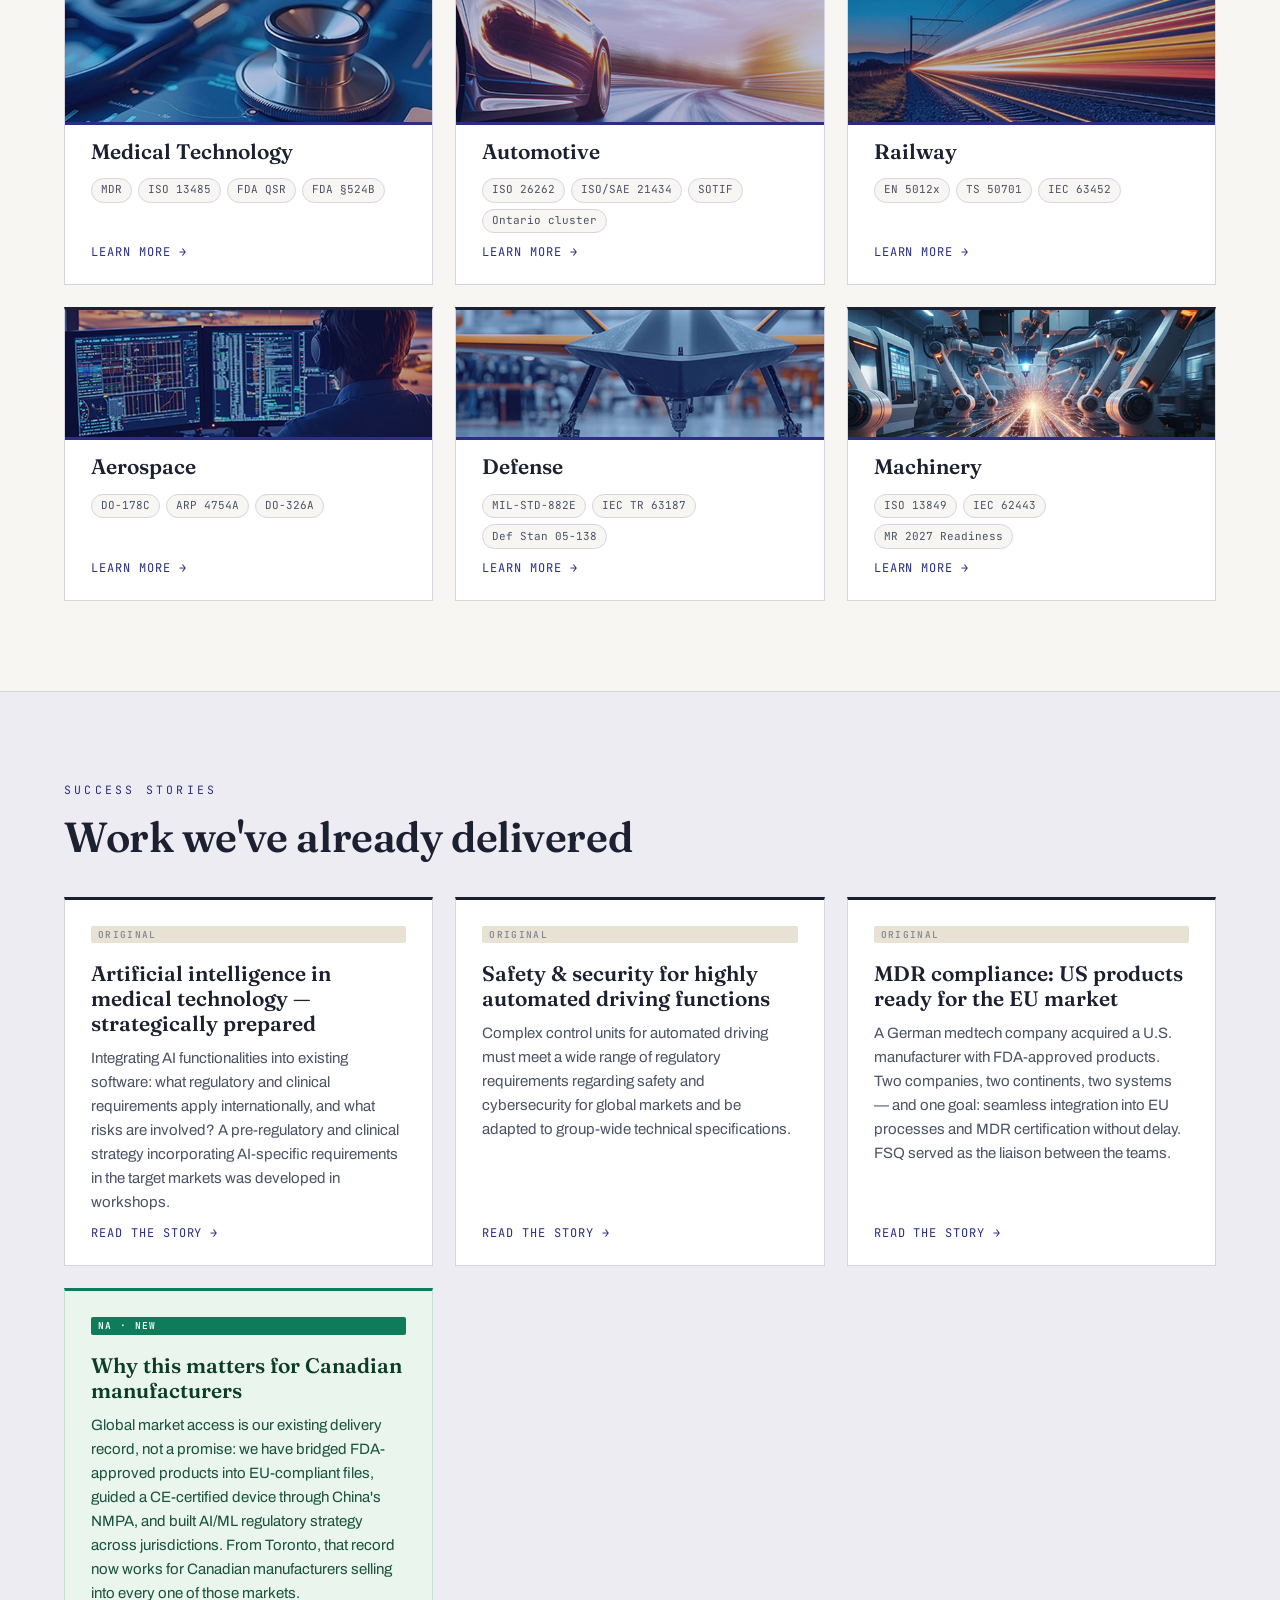
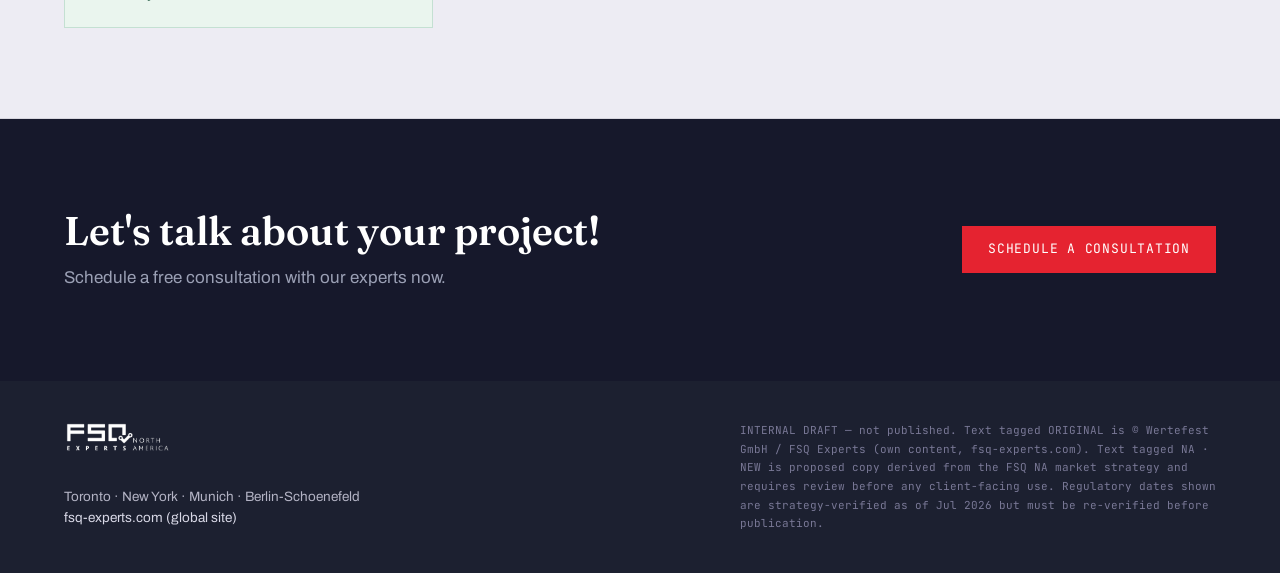
==== commit 79c7d507: "Add original-site photography (industry teasers, about image) Co-Authored-By: Claude Fable 5 <norepl" ====
--- a/index.html
+++ b/index.html
@@ -161,32 +161,32 @@
     </p>
     <div class="grid cols-3">
       <div class="card orig">
-        <h3>Medical Technology</h3>
+        <img class="thumb" src="assets/img/teaser_medtech_uebersicht.jpg" alt=""><h3>Medical Technology</h3>
         <div class="chips"><span class="chip">MDR</span><span class="chip">ISO 13485</span><span class="chip">FDA QSR</span><span class="chip new-inline">FDA §524B</span></div>
         <a class="more" href="industries.html#medical">Learn more →</a>
       </div>
       <div class="card orig">
-        <h3>Automotive</h3>
+        <img class="thumb" src="assets/img/teaser_automotive_uebersicht.jpg" alt=""><h3>Automotive</h3>
         <div class="chips"><span class="chip">ISO 26262</span><span class="chip">ISO/SAE 21434</span><span class="chip">SOTIF</span><span class="chip new-inline">Ontario cluster</span></div>
         <a class="more" href="industries.html#automotive">Learn more →</a>
       </div>
       <div class="card orig">
-        <h3>Railway</h3>
+        <img class="thumb" src="assets/img/teaser_railway_uebersicht.jpg" alt=""><h3>Railway</h3>
         <div class="chips"><span class="chip">EN 5012x</span><span class="chip">TS 50701</span><span class="chip new-inline">IEC 63452</span></div>
         <a class="more" href="industries.html#railway">Learn more →</a>
       </div>
       <div class="card orig">
-        <h3>Aerospace</h3>
+        <img class="thumb" src="assets/img/teaser_luftfahrt_uebersicht.jpg" alt=""><h3>Aerospace</h3>
         <div class="chips"><span class="chip">DO-178C</span><span class="chip">ARP 4754A</span><span class="chip new-inline">DO-326A</span></div>
         <a class="more" href="industries.html#aerospace">Learn more →</a>
       </div>
       <div class="card orig">
-        <h3>Defense</h3>
+        <img class="thumb" src="assets/img/teaser_defense_uebersicht.jpg" alt=""><h3>Defense</h3>
         <div class="chips"><span class="chip">MIL-STD-882E</span><span class="chip">IEC TR 63187</span><span class="chip new-inline">Def Stan 05-138</span></div>
         <a class="more" href="industries.html#defense">Learn more →</a>
       </div>
       <div class="card orig">
-        <h3>Machinery</h3>
+        <img class="thumb" src="assets/img/teaser_machinery_uebersicht.jpg" alt=""><h3>Machinery</h3>
         <div class="chips"><span class="chip">ISO 13849</span><span class="chip">IEC 62443</span><span class="chip new-inline">MR 2027 Readiness</span></div>
         <a class="more" href="industries.html#machinery">Learn more →</a>
       </div>
--- a/assets/style.css
+++ b/assets/style.css
@@ -517,3 +517,10 @@
 .std-wall .row { display: flex; align-items: baseline; gap: 16px; padding: 14px 0; border-bottom: 1px dashed var(--line); flex-wrap: wrap; }
 .std-wall .row .dom { font-family: var(--mono); font-size: 12px; letter-spacing: 0.14em; text-transform: uppercase; color: var(--ink-soft); flex: 0 0 190px; }
 .chip.c-new { background: var(--new-bg); border-color: #bfe0cf; color: var(--new-tag); font-weight: 600; }
+
+
+/* photography (original fsq-experts.com assets) */
+.ind-photo { border-bottom: 1px solid var(--line); }
+.ind-photo img { width: 100%; height: 190px; object-fit: cover; display: block; }
+.card img.thumb { width: calc(100% + 52px); margin: -26px -26px 4px; height: 130px; object-fit: cover; display: block; border-bottom: 3px solid var(--accent); }
+.facts-photo img { width: 100%; display: block; border: 1px solid var(--line); margin-top: 22px; }
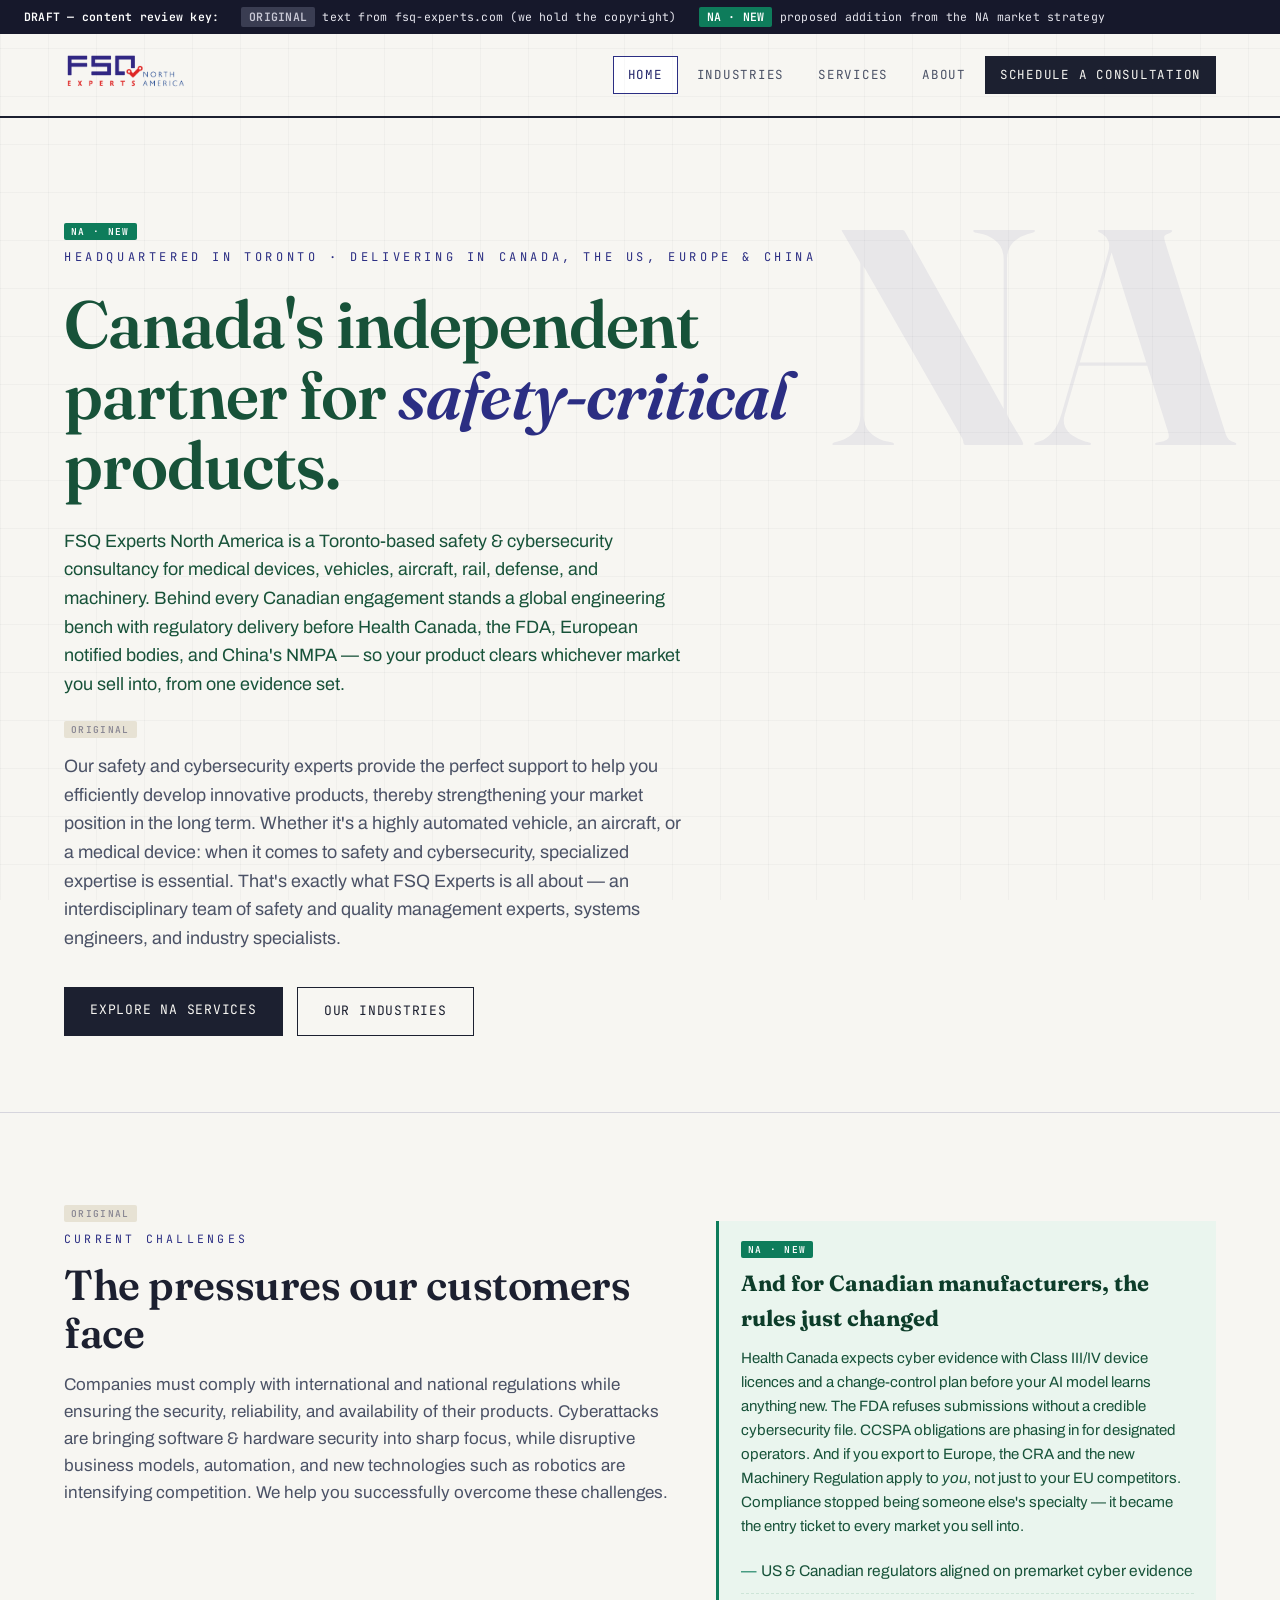
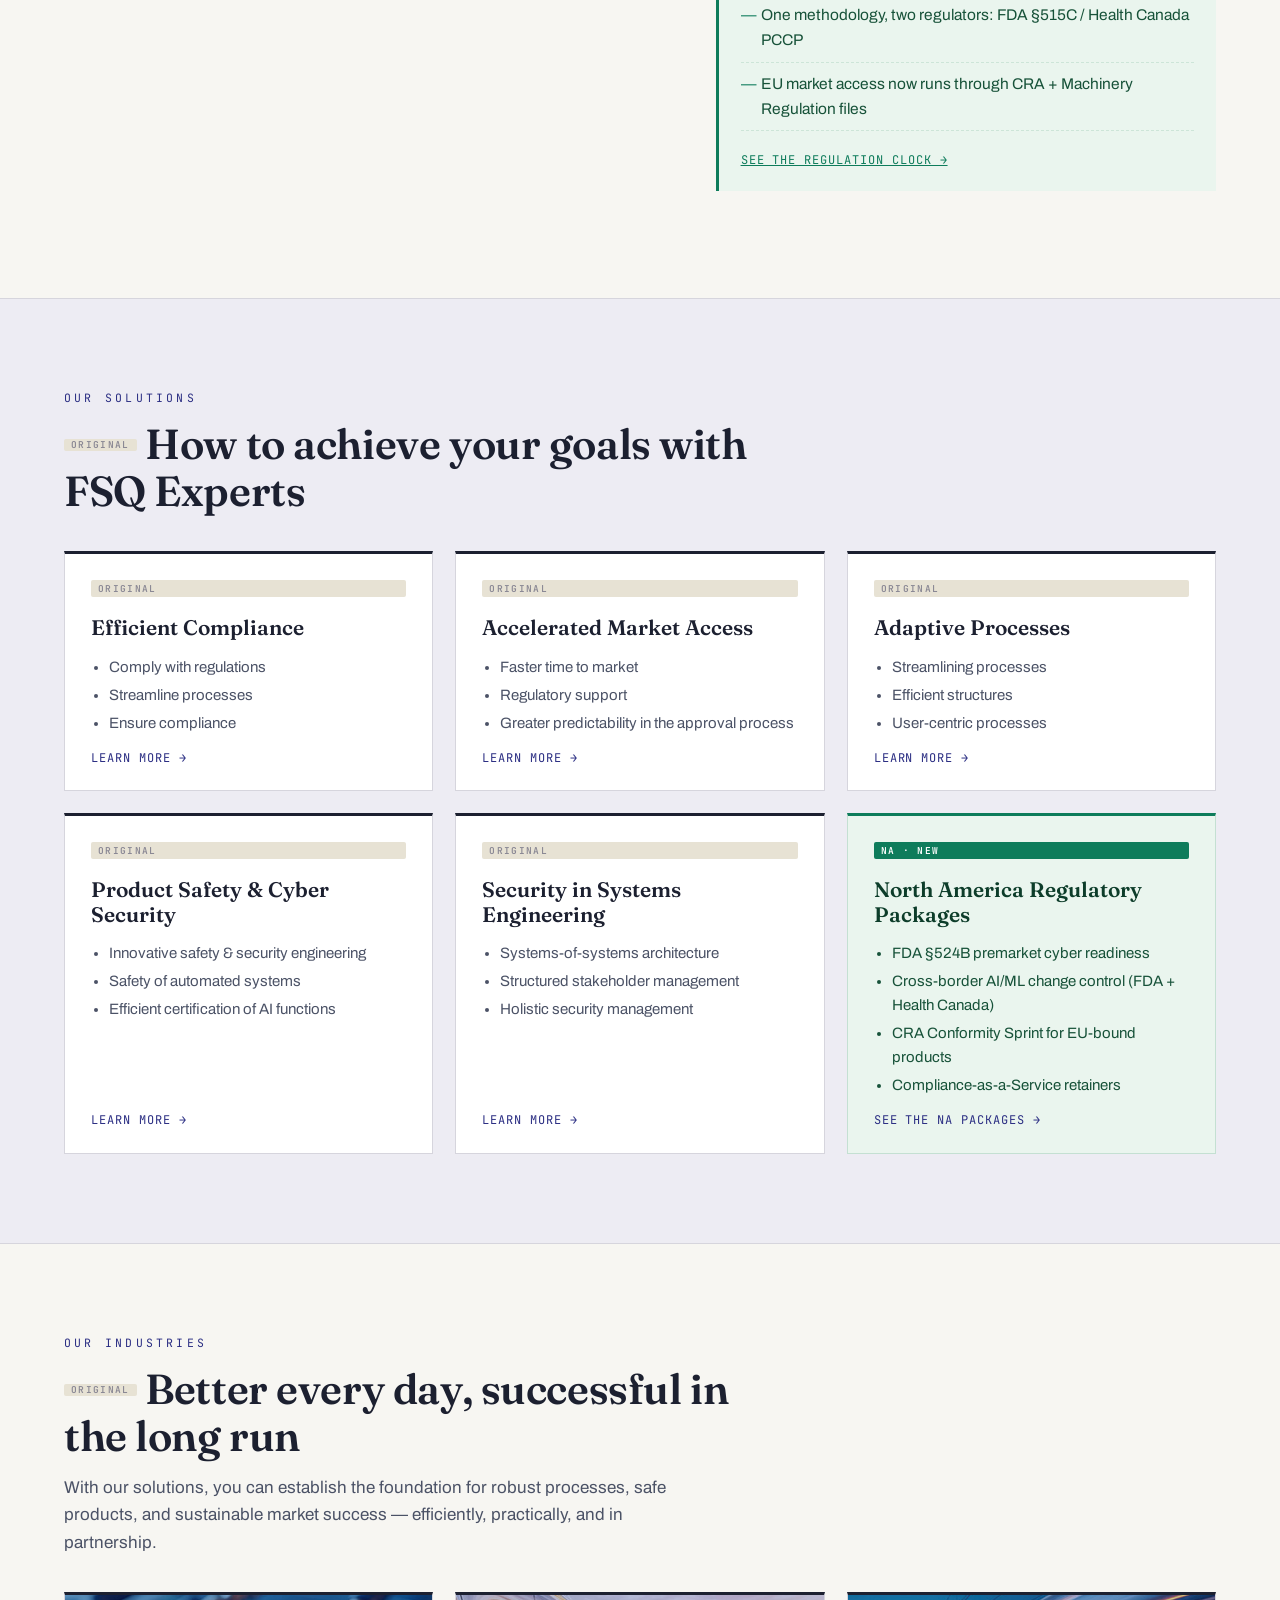
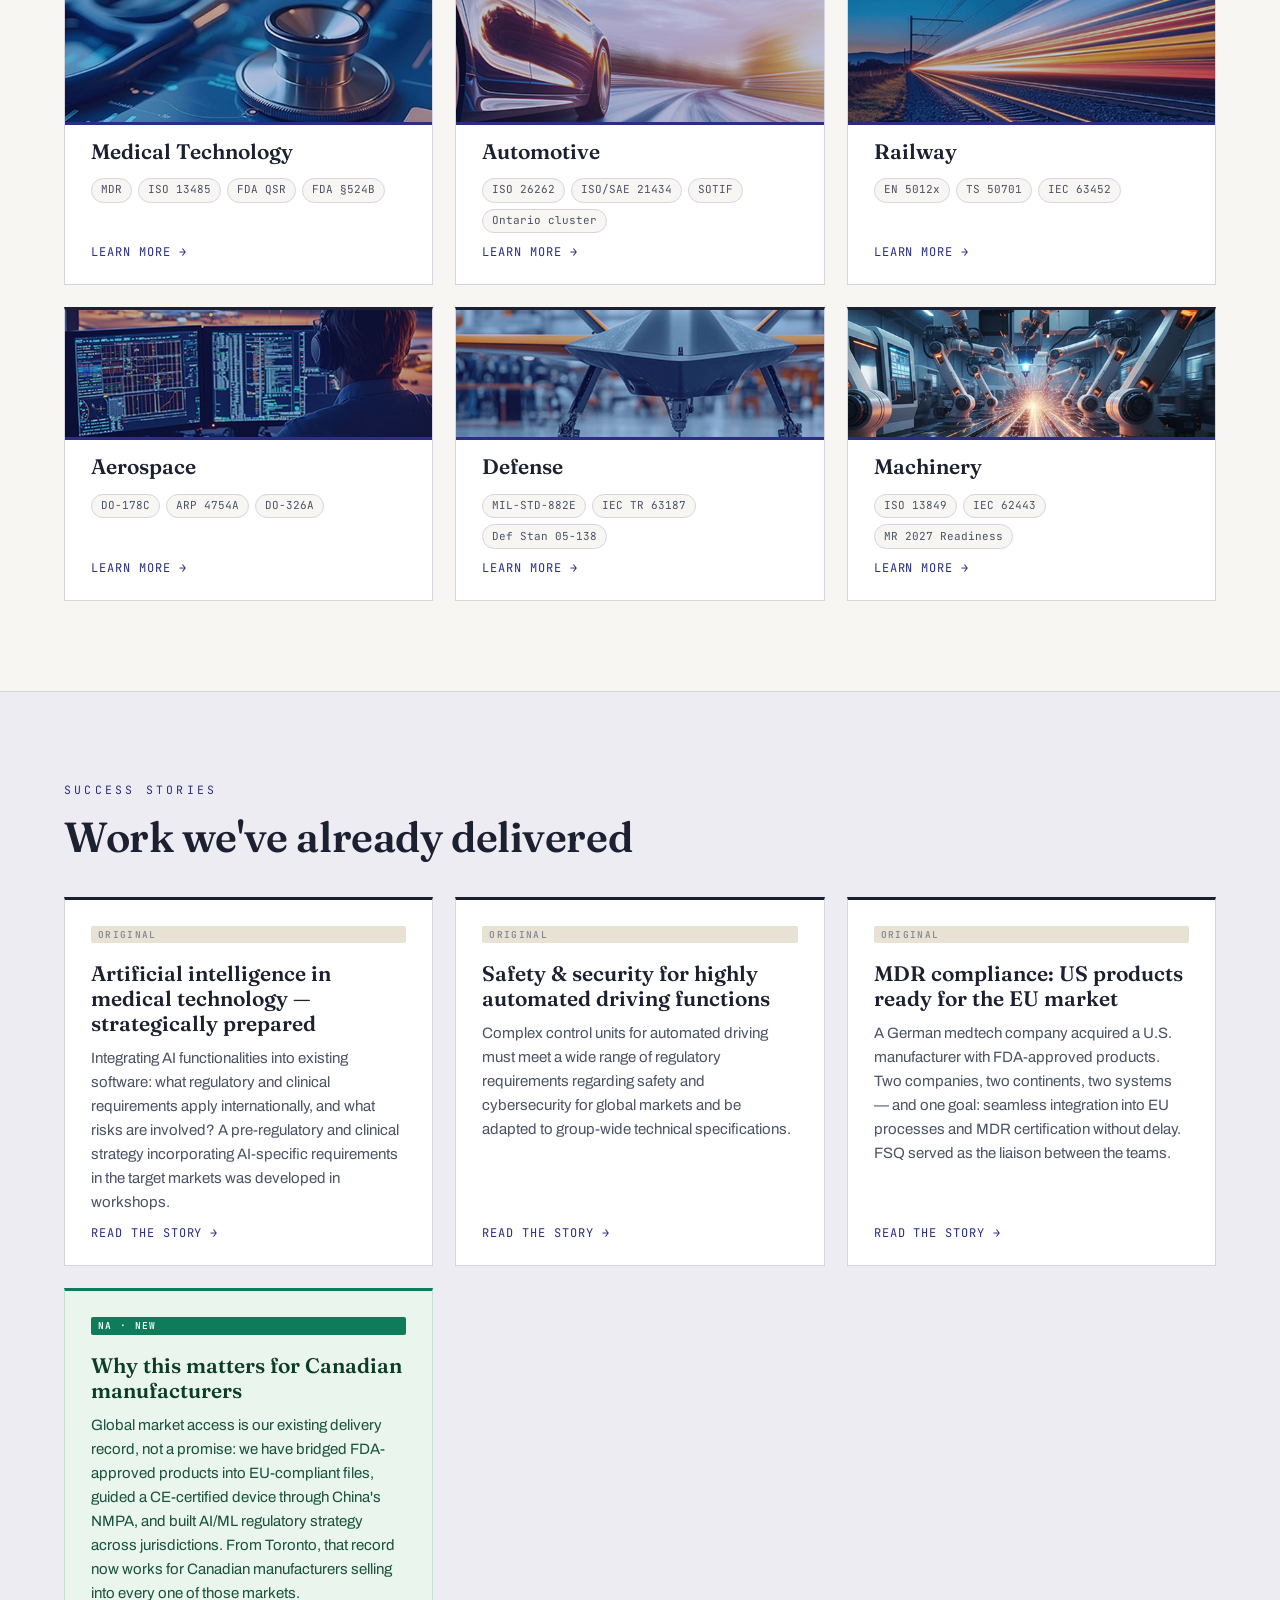
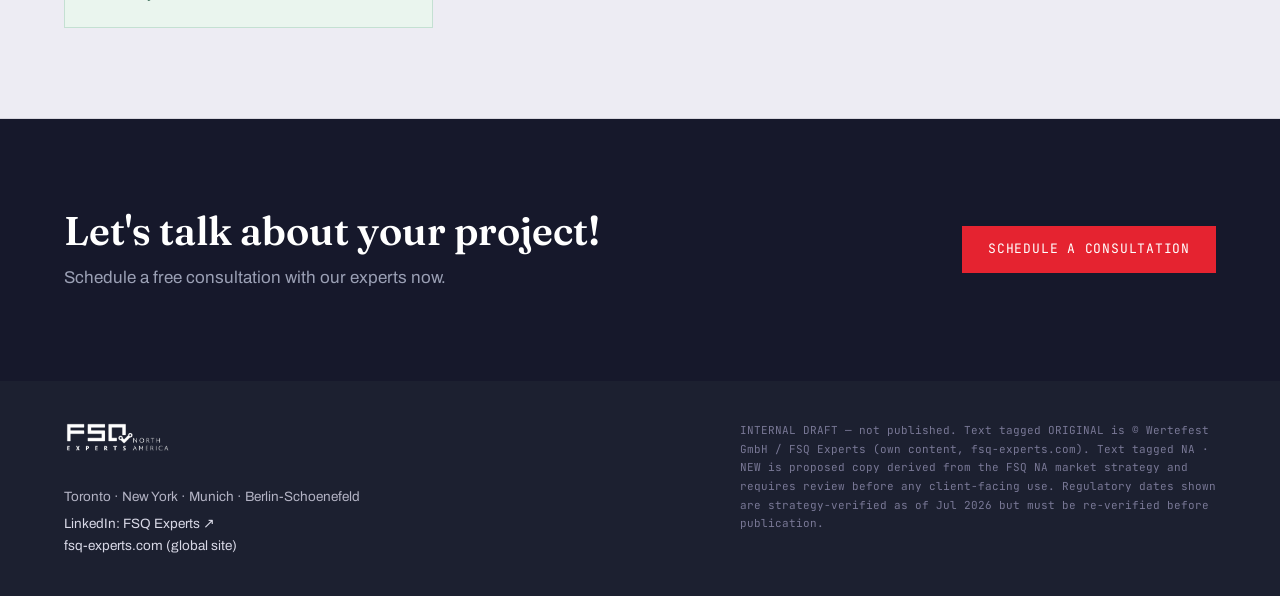
==== commit fac962df: "Team cards: direct email + LinkedIn links; company LinkedIn in footers Co-Authored-By: Claude Fable " ====
--- a/index.html
+++ b/index.html
@@ -253,6 +253,7 @@
     <div>
       <img class="foot-logo" src="assets/logo-wide-white.png" alt="FSQ Experts North America">
       <p style="margin-top:8px;">Toronto · New York · Munich · Berlin-Schoenefeld</p>
+      <p class="foot-social"><a href="https://www.linkedin.com/company/fsq-functional-safety-quality-experts-gmbh/" target="_blank" rel="noopener">LinkedIn: FSQ Experts ↗</a></p>
       <p><a href="https://www.fsq-experts.com/en/home-en/">fsq-experts.com (global site)</a></p>
     </div>
     <div class="foot-note">
--- a/assets/style.css
+++ b/assets/style.css
@@ -524,3 +524,10 @@
 .ind-photo img { width: 100%; height: 190px; object-fit: cover; display: block; }
 .card img.thumb { width: calc(100% + 52px); margin: -26px -26px 4px; height: 130px; object-fit: cover; display: block; border-bottom: 3px solid var(--accent); }
 .facts-photo img { width: 100%; display: block; border: 1px solid var(--line); margin-top: 22px; }
+
+
+/* team card contact links */
+.p-links { margin-top: 8px; font-family: var(--mono); font-size: 10.5px; display: flex; gap: 10px; flex-wrap: wrap; }
+.p-links a { color: var(--accent); text-decoration: none; }
+.p-links a:hover { text-decoration: underline; }
+footer.site .foot-social { margin-top: 6px; }
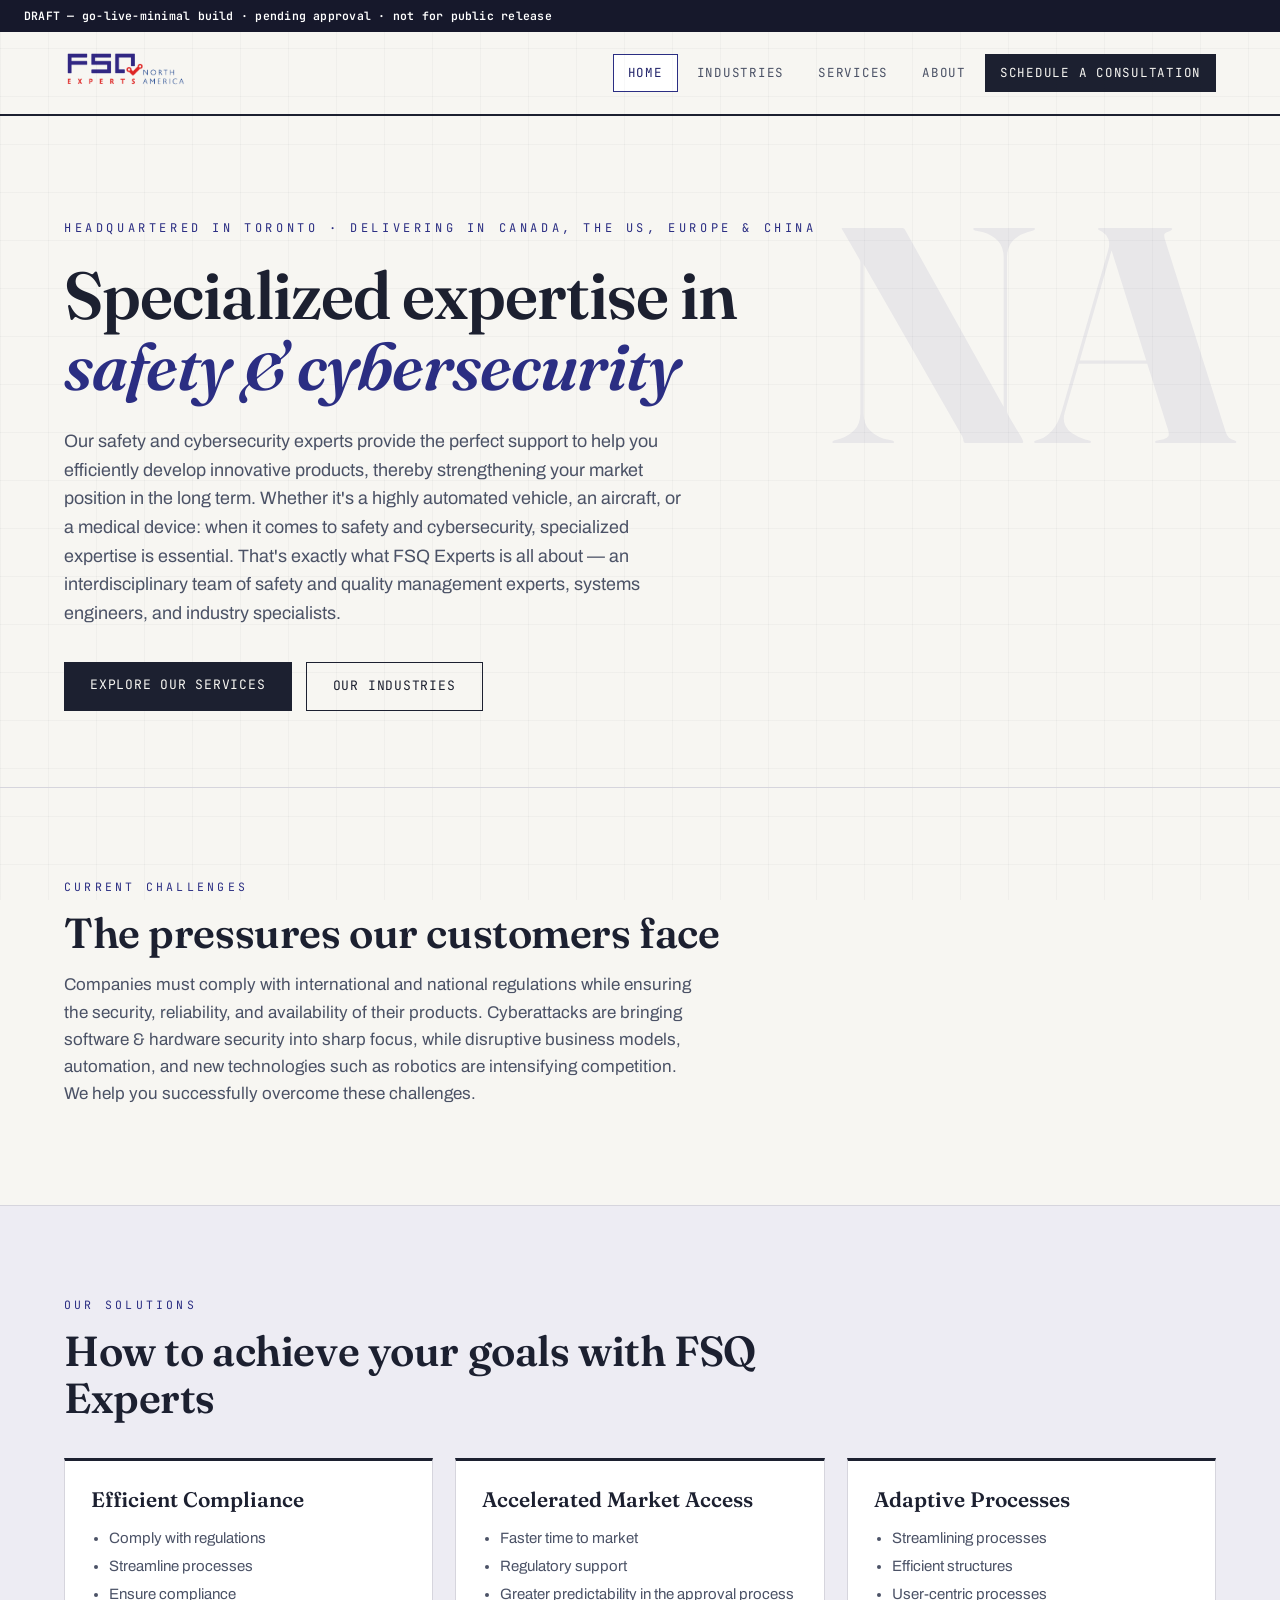
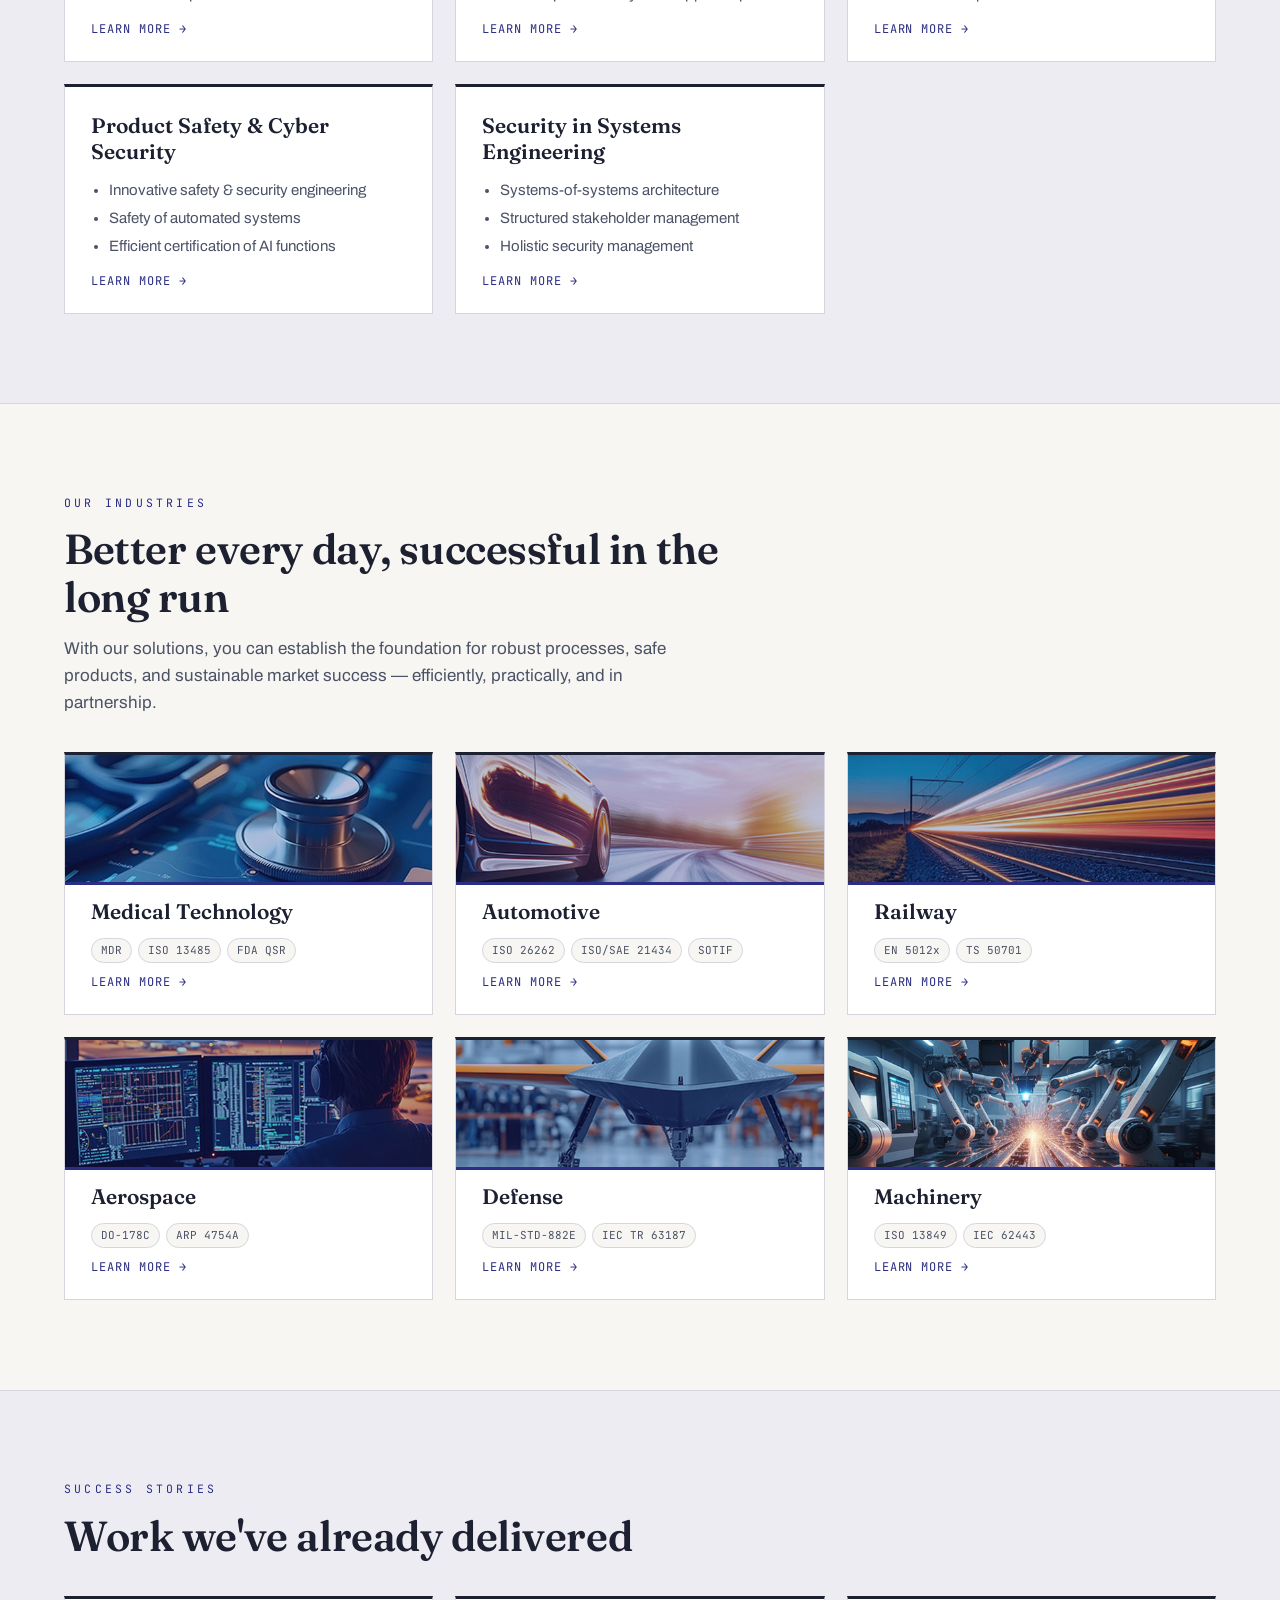
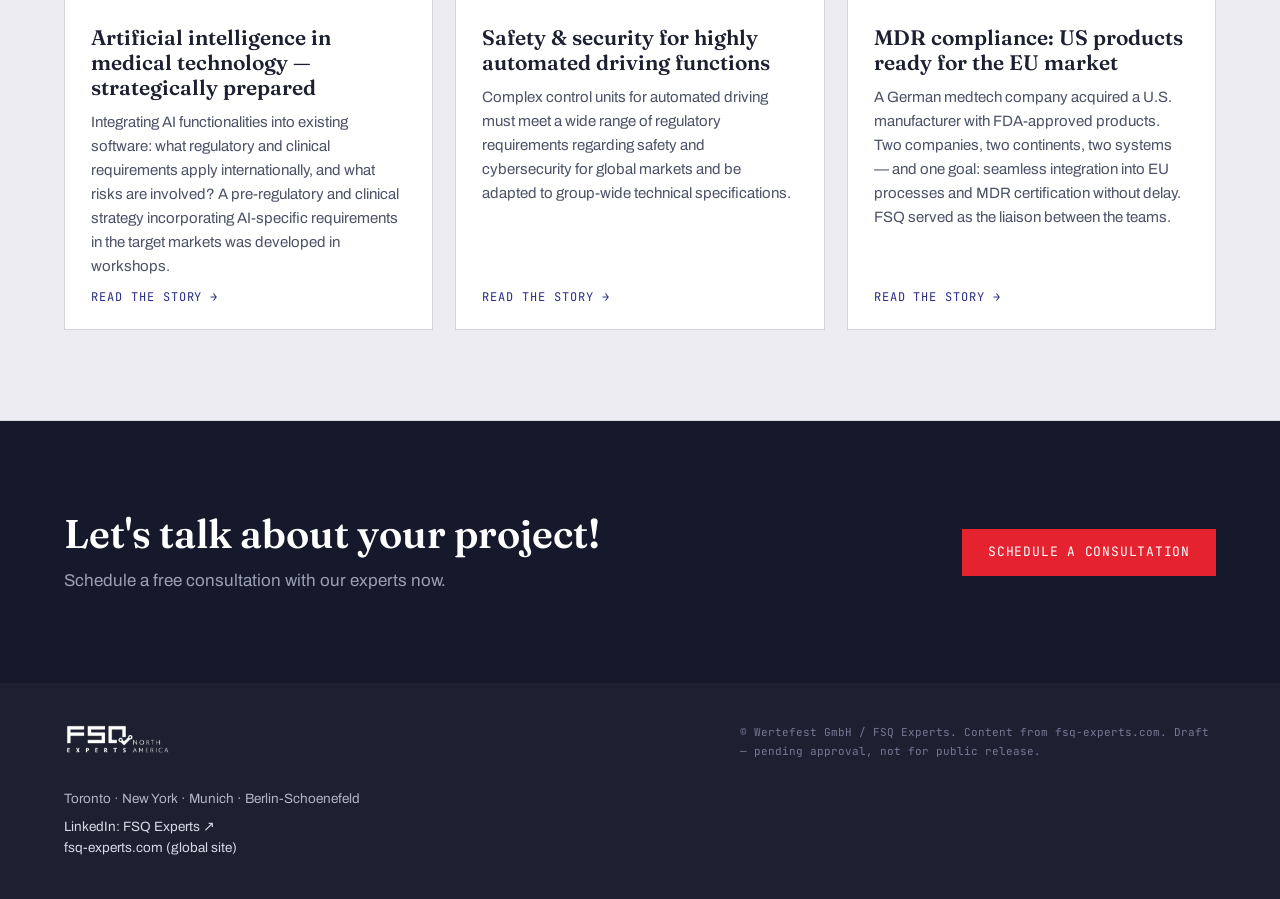
==== commit 6b3d79dc: "go-live-min: strip NA·NEW market-strategy content to original + localization Pared-back "ship first"" ====
--- a/index.html
+++ b/index.html
@@ -11,11 +11,9 @@
 </head>
 <body>
 
-<!-- ======= review legend (draft instrument — remove before publishing) ======= -->
+<!-- ======= draft marker (go-live-minimal build — pending approval, kept noindex) ======= -->
 <div class="legend">
-  <strong>DRAFT — content review key:</strong>
-  <span><span class="chip-orig">ORIGINAL</span> text from fsq-experts.com (we hold the copyright)</span>
-  <span><span class="chip-new">NA · NEW</span> proposed addition from the NA market strategy</span>
+  <strong>DRAFT — go-live-minimal build · pending approval · not for public release</strong>
 </div>
 
 <header class="site">
@@ -37,29 +35,17 @@
 <section class="hero">
   <div class="hero-inner">
     <div class="ghost-mark">NA</div>
-    <div class="new-na" style="background:none;border:none;padding:0;margin:0;">
-      <span class="tag t-new">NA · NEW</span>
-      <div class="kicker">Headquartered in Toronto · Delivering in Canada, the US, Europe &amp; China</div>
-      <h1>Canada's independent partner for <em>safety-critical</em> products.</h1>
-      <p class="lede" style="color:var(--new-ink);">
-        FSQ Experts North America is a Toronto-based safety &amp; cybersecurity consultancy for medical devices,
-        vehicles, aircraft, rail, defense, and machinery. Behind every Canadian engagement stands a global
-        engineering bench with regulatory delivery before Health Canada, the FDA, European notified bodies, and
-        China's NMPA — so your product clears whichever market you sell into, from one evidence set.
-      </p>
-    </div>
-    <div class="orig" style="margin-top:20px;">
-      <span class="tag t-orig">ORIGINAL</span>
-      <p class="lede" style="margin-top:6px;">
-        Our safety and cybersecurity experts provide the perfect support to help you efficiently develop innovative
-        products, thereby strengthening your market position in the long term. Whether it's a highly automated vehicle,
-        an aircraft, or a medical device: when it comes to safety and cybersecurity, specialized expertise is essential.
-        That's exactly what FSQ Experts is all about — an interdisciplinary team of safety and quality management
-        experts, systems engineers, and industry specialists.
-      </p>
-    </div>
+    <div class="kicker">Headquartered in Toronto · Delivering in Canada, the US, Europe &amp; China</div>
+    <h1>Specialized expertise in <em>safety &amp; cybersecurity</em></h1>
+    <p class="lede">
+      Our safety and cybersecurity experts provide the perfect support to help you efficiently develop innovative
+      products, thereby strengthening your market position in the long term. Whether it's a highly automated vehicle,
+      an aircraft, or a medical device: when it comes to safety and cybersecurity, specialized expertise is essential.
+      That's exactly what FSQ Experts is all about — an interdisciplinary team of safety and quality management
+      experts, systems engineers, and industry specialists.
+    </p>
     <div class="actions">
-      <a class="btn primary" href="services.html">Explore NA services</a>
+      <a class="btn primary" href="services.html">Explore our services</a>
       <a class="btn ghost" href="industries.html">Our industries</a>
     </div>
   </div>
@@ -67,9 +53,8 @@
 
 <!-- ================= CHALLENGES ================= -->
 <section class="band">
-  <div class="band-inner two-col">
+  <div class="band-inner">
     <div class="orig">
-      <span class="tag t-orig">ORIGINAL</span>
       <div class="sec-kicker">Current challenges</div>
       <h2 class="sec-title">The pressures our customers face</h2>
       <p class="sec-lede">
@@ -79,23 +64,6 @@
         competition. We help you successfully overcome these challenges.
       </p>
     </div>
-    <div class="new-na">
-      <span class="tag t-new">NA · NEW</span>
-      <h3 style="font-family:var(--serif);font-size:22px;margin-bottom:10px;">And for Canadian manufacturers, the rules just changed</h3>
-      <p style="font-size:15px;">
-        Health Canada expects cyber evidence with Class III/IV device licences and a change-control plan before
-        your AI model learns anything new. The FDA refuses submissions without a credible cybersecurity file.
-        CCSPA obligations are phasing in for designated operators. And if you export to Europe, the CRA and the
-        new Machinery Regulation apply to <em>you</em>, not just to your EU competitors. Compliance stopped being
-        someone else's specialty — it became the entry ticket to every market you sell into.
-      </p>
-      <ul class="fact-list" style="margin-top:12px;">
-        <li>US &amp; Canadian regulators aligned on premarket cyber evidence</li>
-        <li>One methodology, two regulators: FDA §515C / Health Canada PCCP</li>
-        <li>EU market access now runs through CRA + Machinery Regulation files</li>
-      </ul>
-      <p style="margin-top:14px;"><a class="more" href="services.html#reg-clock" style="font-family:var(--mono);font-size:12px;letter-spacing:0.08em;text-transform:uppercase;color:var(--new-tag);">See the regulation clock →</a></p>
-    </div>
   </div>
 </section>
 
@@ -103,49 +71,33 @@
 <section class="band deep">
   <div class="band-inner">
     <div class="sec-kicker">Our solutions</div>
-    <h2 class="sec-title orig"><span class="tag t-orig">ORIGINAL</span> How to achieve your goals with FSQ Experts</h2>
+    <h2 class="sec-title orig">How to achieve your goals with FSQ Experts</h2>
     <div class="grid cols-3">
       <div class="card orig">
-        <span class="tag t-orig">ORIGINAL</span>
         <h3>Efficient Compliance</h3>
         <ul><li>Comply with regulations</li><li>Streamline processes</li><li>Ensure compliance</li></ul>
         <a class="more" href="services.html#efficient-compliance">Learn more →</a>
       </div>
       <div class="card orig">
-        <span class="tag t-orig">ORIGINAL</span>
         <h3>Accelerated Market Access</h3>
         <ul><li>Faster time to market</li><li>Regulatory support</li><li>Greater predictability in the approval process</li></ul>
         <a class="more" href="services.html#market-access">Learn more →</a>
       </div>
       <div class="card orig">
-        <span class="tag t-orig">ORIGINAL</span>
         <h3>Adaptive Processes</h3>
         <ul><li>Streamlining processes</li><li>Efficient structures</li><li>User-centric processes</li></ul>
         <a class="more" href="services.html#adaptive-processes">Learn more →</a>
       </div>
       <div class="card orig">
-        <span class="tag t-orig">ORIGINAL</span>
         <h3>Product Safety &amp; Cyber Security</h3>
         <ul><li>Innovative safety &amp; security engineering</li><li>Safety of automated systems</li><li>Efficient certification of AI functions</li></ul>
         <a class="more" href="services.html#product-safety">Learn more →</a>
       </div>
       <div class="card orig">
-        <span class="tag t-orig">ORIGINAL</span>
         <h3>Security in Systems Engineering</h3>
         <ul><li>Systems-of-systems architecture</li><li>Structured stakeholder management</li><li>Holistic security management</li></ul>
         <a class="more" href="services.html#systems-engineering">Learn more →</a>
       </div>
-      <div class="card na-card">
-        <span class="tag t-new">NA · NEW</span>
-        <h3>North America Regulatory Packages</h3>
-        <ul>
-          <li>FDA §524B premarket cyber readiness</li>
-          <li>Cross-border AI/ML change control (FDA + Health Canada)</li>
-          <li>CRA Conformity Sprint for EU-bound products</li>
-          <li>Compliance-as-a-Service retainers</li>
-        </ul>
-        <a class="more" href="services.html#na-packages">See the NA packages →</a>
-      </div>
     </div>
   </div>
 </section>
@@ -154,7 +106,7 @@
 <section class="band">
   <div class="band-inner">
     <div class="sec-kicker">Our industries</div>
-    <h2 class="sec-title orig"><span class="tag t-orig">ORIGINAL</span> Better every day, successful in the long run</h2>
+    <h2 class="sec-title orig">Better every day, successful in the long run</h2>
     <p class="sec-lede orig">
       With our solutions, you can establish the foundation for robust processes, safe products, and sustainable
       market success — efficiently, practically, and in partnership.
@@ -162,32 +114,32 @@
     <div class="grid cols-3">
       <div class="card orig">
         <img class="thumb" src="assets/img/teaser_medtech_uebersicht.jpg" alt=""><h3>Medical Technology</h3>
-        <div class="chips"><span class="chip">MDR</span><span class="chip">ISO 13485</span><span class="chip">FDA QSR</span><span class="chip new-inline">FDA §524B</span></div>
+        <div class="chips"><span class="chip">MDR</span><span class="chip">ISO 13485</span><span class="chip">FDA QSR</span></div>
         <a class="more" href="industries.html#medical">Learn more →</a>
       </div>
       <div class="card orig">
         <img class="thumb" src="assets/img/teaser_automotive_uebersicht.jpg" alt=""><h3>Automotive</h3>
-        <div class="chips"><span class="chip">ISO 26262</span><span class="chip">ISO/SAE 21434</span><span class="chip">SOTIF</span><span class="chip new-inline">Ontario cluster</span></div>
+        <div class="chips"><span class="chip">ISO 26262</span><span class="chip">ISO/SAE 21434</span><span class="chip">SOTIF</span></div>
         <a class="more" href="industries.html#automotive">Learn more →</a>
       </div>
       <div class="card orig">
         <img class="thumb" src="assets/img/teaser_railway_uebersicht.jpg" alt=""><h3>Railway</h3>
-        <div class="chips"><span class="chip">EN 5012x</span><span class="chip">TS 50701</span><span class="chip new-inline">IEC 63452</span></div>
+        <div class="chips"><span class="chip">EN 5012x</span><span class="chip">TS 50701</span></div>
         <a class="more" href="industries.html#railway">Learn more →</a>
       </div>
       <div class="card orig">
         <img class="thumb" src="assets/img/teaser_luftfahrt_uebersicht.jpg" alt=""><h3>Aerospace</h3>
-        <div class="chips"><span class="chip">DO-178C</span><span class="chip">ARP 4754A</span><span class="chip new-inline">DO-326A</span></div>
+        <div class="chips"><span class="chip">DO-178C</span><span class="chip">ARP 4754A</span></div>
         <a class="more" href="industries.html#aerospace">Learn more →</a>
       </div>
       <div class="card orig">
         <img class="thumb" src="assets/img/teaser_defense_uebersicht.jpg" alt=""><h3>Defense</h3>
-        <div class="chips"><span class="chip">MIL-STD-882E</span><span class="chip">IEC TR 63187</span><span class="chip new-inline">Def Stan 05-138</span></div>
+        <div class="chips"><span class="chip">MIL-STD-882E</span><span class="chip">IEC TR 63187</span></div>
         <a class="more" href="industries.html#defense">Learn more →</a>
       </div>
       <div class="card orig">
         <img class="thumb" src="assets/img/teaser_machinery_uebersicht.jpg" alt=""><h3>Machinery</h3>
-        <div class="chips"><span class="chip">ISO 13849</span><span class="chip">IEC 62443</span><span class="chip new-inline">MR 2027 Readiness</span></div>
+        <div class="chips"><span class="chip">ISO 13849</span><span class="chip">IEC 62443</span></div>
         <a class="more" href="industries.html#machinery">Learn more →</a>
       </div>
     </div>
@@ -201,7 +153,6 @@
     <h2 class="sec-title">Work we've already delivered</h2>
     <div class="grid cols-2">
       <div class="card orig">
-        <span class="tag t-orig">ORIGINAL</span>
         <h3>Artificial intelligence in medical technology — strategically prepared</h3>
         <p>Integrating AI functionalities into existing software: what regulatory and clinical requirements apply
         internationally, and what risks are involved? A pre-regulatory and clinical strategy incorporating
@@ -209,28 +160,18 @@
         <a class="more" href="industries.html#medical">Read the story →</a>
       </div>
       <div class="card orig">
-        <span class="tag t-orig">ORIGINAL</span>
         <h3>Safety &amp; security for highly automated driving functions</h3>
         <p>Complex control units for automated driving must meet a wide range of regulatory requirements regarding
         safety and cybersecurity for global markets and be adapted to group-wide technical specifications.</p>
         <a class="more" href="industries.html#automotive">Read the story →</a>
       </div>
       <div class="card orig">
-        <span class="tag t-orig">ORIGINAL</span>
         <h3>MDR compliance: US products ready for the EU market</h3>
         <p>A German medtech company acquired a U.S. manufacturer with FDA-approved products. Two companies, two
         continents, two systems — and one goal: seamless integration into EU processes and MDR certification
         without delay. FSQ served as the liaison between the teams.</p>
         <a class="more" href="industries.html#medical">Read the story →</a>
       </div>
-      <div class="card na-card">
-        <span class="tag t-new">NA · NEW</span>
-        <h3>Why this matters for Canadian manufacturers</h3>
-        <p>Global market access is our existing delivery record, not a promise: we have bridged FDA-approved
-        products into EU-compliant files, guided a CE-certified device through China's NMPA, and built AI/ML
-        regulatory strategy across jurisdictions. From Toronto, that record now works for Canadian
-        manufacturers selling into every one of those markets.</p>
-      </div>
     </div>
   </div>
 </section>
@@ -257,10 +198,7 @@
       <p><a href="https://www.fsq-experts.com/en/home-en/">fsq-experts.com (global site)</a></p>
     </div>
     <div class="foot-note">
-      INTERNAL DRAFT — not published. Text tagged ORIGINAL is © Wertefest GmbH / FSQ Experts (own content,
-      fsq-experts.com). Text tagged NA · NEW is proposed copy derived from the FSQ NA market strategy and
-      requires review before any client-facing use. Regulatory dates shown are strategy-verified as of Jul 2026
-      but must be re-verified before publication.
+      © Wertefest GmbH / FSQ Experts. Content from fsq-experts.com. Draft — pending approval, not for public release.
     </div>
   </div>
 </footer>
--- a/assets/style.css
+++ b/assets/style.css
@@ -490,7 +490,7 @@
 .stat .num { font-family: var(--serif); font-size: 30px; font-weight: 700; color: var(--accent-ink); display: block; }
 .stat .lbl { font-family: var(--mono); font-size: 11px; letter-spacing: 0.1em; text-transform: uppercase; color: var(--ink-soft); }
 
-.team-grid { display: grid; grid-template-columns: repeat(auto-fill, minmax(190px, 1fr)); gap: 14px; margin-top: 30px; }
+.team-grid { display: grid; grid-template-columns: repeat(auto-fill, minmax(235px, 1fr)); gap: 14px; margin-top: 30px; }
 .person { background: #fff; border: 1px solid var(--line); padding: 16px 16px 14px; }
 .person .p-name { font-weight: 600; font-size: 15px; }
 .person .p-role { font-family: var(--mono); font-size: 11px; color: var(--ink-soft); margin-top: 4px; line-height: 1.5; }
@@ -527,7 +527,7 @@
 
 
 /* team card contact links */
-.p-links { margin-top: 8px; font-family: var(--mono); font-size: 10.5px; display: flex; gap: 10px; flex-wrap: wrap; }
-.p-links a { color: var(--accent); text-decoration: none; }
+.p-links { margin-top: 8px; font-family: var(--mono); font-size: 11px; display: flex; gap: 12px; flex-wrap: wrap; }
+.p-links a { color: var(--accent); text-decoration: none; line-height: 1.5; white-space: nowrap; }
 .p-links a:hover { text-decoration: underline; }
 footer.site .foot-social { margin-top: 6px; }
